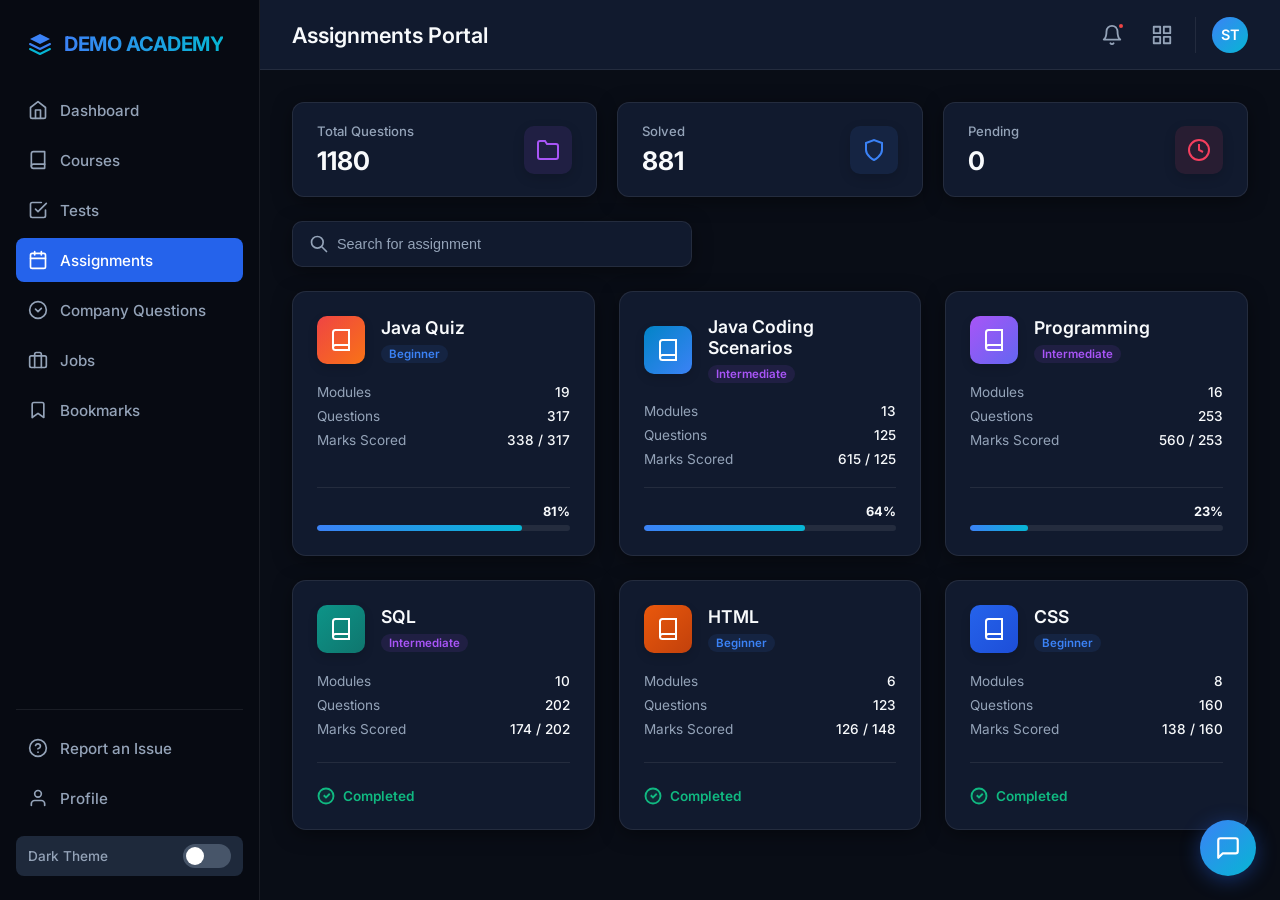
==== assignments.html @ d6cc8583 "Initial commit" ====
<!DOCTYPE html>
<html lang="en">
<head>
  <meta charset="UTF-8">
  <meta name="viewport" content="width=device-width, initial-scale=1.0">
  <title>Demo Academy - Study Assignments & Tasks</title>
  <link rel="stylesheet" href="assets/css/style.css">
  <script>
    window.addEventListener('error', function(e) {
      const errDiv = document.createElement('div');
      errDiv.style.position = 'fixed';
      errDiv.style.top = '0';
      errDiv.style.left = '0';
      errDiv.style.width = '100%';
      errDiv.style.backgroundColor = '#ef4444';
      errDiv.style.color = '#ffffff';
      errDiv.style.padding = '16px';
      errDiv.style.zIndex = '999999';
      errDiv.style.fontFamily = 'monospace';
      errDiv.style.fontSize = '14px';
      errDiv.style.whiteSpace = 'pre-wrap';
      errDiv.textContent = 'JS ERROR: ' + e.message + '\nFile: ' + e.filename + '\nLine: ' + e.lineno;
      document.body.appendChild(errDiv);
    });
  </script>
</head>
<body>
  <div class="app-container">
    <!-- Sidebar Navigation -->
    <aside class="sidebar">
      <div>
        <div class="sidebar-logo">
          <svg width="24" height="24" viewBox="0 0 24 24" fill="none" xmlns="http://www.w3.org/2000/svg">
            <path d="M12 2L2 7L12 12L22 7L12 2Z" fill="var(--accent-blue)"/>
            <path d="M2 17L12 22L22 17" stroke="var(--accent-cyan)" stroke-width="2" stroke-linecap="round" stroke-linejoin="round"/>
            <path d="M2 12L12 17L22 12" stroke="var(--accent-blue)" stroke-width="2" stroke-linecap="round" stroke-linejoin="round"/>
          </svg>
          <span>DEMO ACADEMY</span>
        </div>
        <nav>
          <ul class="nav-links">
            <li class="nav-item">
              <a href="index.html">
                <svg viewBox="0 0 24 24" fill="none" stroke="currentColor" stroke-width="2" stroke-linecap="round" stroke-linejoin="round">
                  <path d="M3 9l9-7 9 7v11a2 2 0 0 1-2 2H5a2 2 0 0 1-2-2z"/>
                  <polyline points="9 22 9 12 15 12 15 22"/>
                </svg>
                <p>Dashboard</p>
              </a>
            </li>
            <li class="nav-item">
              <a href="courses.html">
                <svg viewBox="0 0 24 24" fill="none" stroke="currentColor" stroke-width="2" stroke-linecap="round" stroke-linejoin="round">
                  <path d="M4 19.5A2.5 2.5 0 0 1 6.5 17H20"/>
                  <path d="M6.5 2H20v20H6.5A2.5 2.5 0 0 1 4 19.5v-15A2.5 2.5 0 0 1 6.5 2z"/>
                </svg>
                <p>Courses</p>
              </a>
            </li>
            <li class="nav-item">
              <a href="tests.html">
                <svg viewBox="0 0 24 24" fill="none" stroke="currentColor" stroke-width="2" stroke-linecap="round" stroke-linejoin="round">
                  <path d="M9 11L12 14L22 4"/>
                  <path d="M21 12v7a2 2 0 0 1-2 2H5a2 2 0 0 1-2-2V5a2 2 0 0 1 2-2h11"/>
                </svg>
                <p>Tests</p>
              </a>
            </li>
            <li class="nav-item active">
              <a href="assignments.html">
                <svg viewBox="0 0 24 24" fill="none" stroke="currentColor" stroke-width="2" stroke-linecap="round" stroke-linejoin="round">
                  <rect x="3" y="4" width="18" height="18" rx="2" ry="2"/>
                  <line x1="16" y1="2" x2="16" y2="6"/>
                  <line x1="8" y1="2" x2="8" y2="6"/>
                  <line x1="3" y1="10" x2="21" y2="10"/>
                </svg>
                <p>Assignments</p>
              </a>
            </li>
            <li class="nav-item">
              <a href="companies.html">
                <svg viewBox="0 0 24 24" fill="none" stroke="currentColor" stroke-width="2" stroke-linecap="round" stroke-linejoin="round">
                  <circle cx="12" cy="12" r="10"/>
                  <polyline points="9 11 12 14 16 10"/>
                </svg>
                <p>Company Questions</p>
              </a>
            </li>
            <li class="nav-item">
              <a href="jobs.html">
                <svg viewBox="0 0 24 24" fill="none" stroke="currentColor" stroke-width="2" stroke-linecap="round" stroke-linejoin="round">
                  <rect x="2" y="7" width="20" height="14" rx="2" ry="2"/>
                  <path d="M16 21V5a2 2 0 0 0-2-2h-4a2 2 0 0 0-2 2v16"/>
                </svg>
                <p>Jobs</p>
              </a>
            </li>
            <li class="nav-item">
              <a href="#">
                <svg viewBox="0 0 24 24" fill="none" stroke="currentColor" stroke-width="2" stroke-linecap="round" stroke-linejoin="round">
                  <path d="M19 21l-7-5-7 5V5a2 2 0 0 1 2-2h10a2 2 0 0 1 2 2z"/>
                </svg>
                <p>Bookmarks</p>
              </a>
            </li>
          </ul>
        </nav>
      </div>

      <div class="sidebar-footer">
        <ul class="nav-links">
          <li class="nav-item">
            <a href="#">
              <svg viewBox="0 0 24 24" fill="none" stroke="currentColor" stroke-width="2" stroke-linecap="round" stroke-linejoin="round">
                <circle cx="12" cy="12" r="10"/>
                <path d="M9.09 9a3 3 0 0 1 5.83 1c0 2-3 3-3 3"/>
                <line x1="12" y1="17" x2="12.01" y2="17"/>
              </svg>
              <p>Report an Issue</p>
            </a>
          </li>
          <li class="nav-item">
            <a href="#">
              <svg viewBox="0 0 24 24" fill="none" stroke="currentColor" stroke-width="2" stroke-linecap="round" stroke-linejoin="round">
                <path d="M20 21v-2a4 4 0 0 0-4-4H8a4 4 0 0 0-4 4v2"/>
                <circle cx="12" cy="7" r="4"/>
              </svg>
              <p>Profile</p>
            </a>
          </li>
        </ul>
        
        <!-- Theme Toggle -->
        <div class="theme-toggle-container">
          <span class="theme-label">Dark Theme</span>
          <label class="toggle-switch">
            <input type="checkbox" id="theme-toggle">
            <span class="slider"></span>
          </label>
        </div>
      </div>
    </aside>

    <!-- Main Content Area -->
    <main class="main-content">
      <!-- Top Header -->
      <header class="top-header">
        <div class="welcome-msg">
          <h1 id="assignments-header-title">Assignments Portal</h1>
        </div>
        <div class="header-actions">
          <button class="action-btn" aria-label="Notifications">
            <svg viewBox="0 0 24 24" fill="none" stroke="currentColor" stroke-width="2" stroke-linecap="round" stroke-linejoin="round">
              <path d="M18 8A6 6 0 0 0 6 8c0 7-3 9-3 9h18s-3-2-3-9"/>
              <path d="M13.73 21a2 2 0 0 1-3.46 0"/>
            </svg>
            <span class="badge-dot"></span>
          </button>
          
          <button class="action-btn" aria-label="QR Scanner">
            <svg viewBox="0 0 24 24" fill="none" stroke="currentColor" stroke-width="2" stroke-linecap="round" stroke-linejoin="round">
              <rect x="3" y="3" width="7" height="7"/>
              <rect x="14" y="3" width="7" height="7"/>
              <rect x="14" y="14" width="7" height="7"/>
              <rect x="3" y="14" width="7" height="7"/>
            </svg>
          </button>

          <div class="user-profile">
            <div class="avatar-circle">ST</div>
          </div>
        </div>
      </header>

      <!-- Dashboard Body Content -->
      <div class="dashboard-body">
        
        <!-- ==========================================
             VIEW 1: SUBJECT CATALOG GRID
             ========================================== -->
        <div id="assignments-catalog-view" style="display: block; width: 100%;">
          
          <!-- Top Row Metrics Widget (Photo 1) -->
          <div class="assignments-metrics-row subject-metrics-row">
            <div class="assignments-metric-card">
              <div class="assignments-metric-info">
                <span class="metric-label">Total Questions</span>
                <span class="metric-value" id="global-total-questions">1641</span>
              </div>
              <div class="assignments-metric-icon">
                <!-- Stacked folders icon -->
                <svg width="24" height="24" viewBox="0 0 24 24" fill="none" stroke="currentColor" stroke-width="2">
                  <path d="M22 19a2 2 0 0 1-2 2H4a2 2 0 0 1-2-2V5a2 2 0 0 1 2-2h5l2 3h9a2 2 0 0 1 2 2z"/>
                </svg>
              </div>
            </div>
            
            <div class="assignments-metric-card">
              <div class="assignments-metric-info">
                <span class="metric-label">Solved</span>
                <span class="metric-value" id="global-solved-questions">989</span>
              </div>
              <div class="assignments-metric-icon">
                <!-- Checkmark shield icon -->
                <svg width="24" height="24" viewBox="0 0 24 24" fill="none" stroke="currentColor" stroke-width="2">
                  <path d="M12 22s8-4 8-10V5l-8-3-8 3v7c0 6 8 10 8 10z"/>
                </svg>
              </div>
            </div>

            <div class="assignments-metric-card">
              <div class="assignments-metric-info">
                <span class="metric-label">Pending</span>
                <span class="metric-value" id="global-pending-questions">0</span>
              </div>
              <div class="assignments-metric-icon">
                <!-- Clock icon -->
                <svg width="24" height="24" viewBox="0 0 24 24" fill="none" stroke="currentColor" stroke-width="2">
                  <circle cx="12" cy="12" r="10"/>
                  <polyline points="12 6 12 12 16 14"/>
                </svg>
              </div>
            </div>
          </div>

          <!-- Search filter box (Photo 1) -->
          <div class="assignments-search-section">
            <svg class="assignments-search-icon" width="20" height="20" fill="none" stroke="currentColor" stroke-width="2" viewBox="0 0 24 24">
              <path stroke-linecap="round" stroke-linejoin="round" d="M21 21l-6-6m2-5a7 7 0 11-14 0 7 7 0 0114 0z"></path>
            </svg>
            <input type="text" id="assignments-search" placeholder="Search for assignment">
          </div>

          <!-- Subjects Grid (Photo 1) -->
          <div class="assignments-grid" id="assignments-grid">
            <!-- Populated dynamically via JS -->
          </div>
        </div>

        <!-- ==========================================
             VIEW 2: SUBJECT MODULES ACCORDION LIST
             ========================================== -->
        <div id="assignments-module-view" style="display: none; width: 100%;">
          
          <!-- Header with back button and tree toggle (Photo 2) -->
          <div class="subject-modules-header">
            <div class="back-title-wrap">
              <button class="player-back-btn" id="module-back-btn" aria-label="Go back to catalog">
                <svg viewBox="0 0 24 24" fill="none" stroke="currentColor" stroke-width="2.5" stroke-linecap="round" stroke-linejoin="round">
                  <line x1="19" y1="12" x2="5" y2="12"/>
                  <polyline points="12 19 5 12 12 5"/>
                </svg>
              </button>
              <h2 id="module-subject-title">Java Quiz</h2>
            </div>
          </div>

          <!-- Subject Specific Stats Row (Photo 2) -->
          <div class="assignments-metrics-row subject-metrics-row" style="margin-bottom: 24px;">
            <div class="assignments-metric-card">
              <div class="assignments-metric-info">
                <span class="metric-label">Total Questions</span>
                <span class="metric-value" id="subject-total-questions">317</span>
              </div>
              <div class="assignments-metric-icon">
                <svg width="20" height="20" viewBox="0 0 24 24" fill="none" stroke="currentColor" stroke-width="2">
                  <path d="M22 19a2 2 0 0 1-2 2H4a2 2 0 0 1-2-2V5a2 2 0 0 1 2-2h5l2 3h9a2 2 0 0 1 2 2z"/>
                </svg>
              </div>
            </div>
            
            <div class="assignments-metric-card">
              <div class="assignments-metric-info">
                <span class="metric-label">Solved</span>
                <span class="metric-value" id="subject-solved-questions">258</span>
              </div>
              <div class="assignments-metric-icon">
                <svg width="20" height="20" viewBox="0 0 24 24" fill="none" stroke="currentColor" stroke-width="2">
                  <path d="M12 22s8-4 8-10V5l-8-3-8 3v7c0 6 8 10 8 10z"/>
                </svg>
              </div>
            </div>

            <div class="assignments-metric-card">
              <div class="assignments-metric-info">
                <span class="metric-label">Pending</span>
                <span class="metric-value" id="subject-pending-questions">0</span>
              </div>
              <div class="assignments-metric-icon">
                <!-- Clock icon -->
                <svg width="20" height="20" viewBox="0 0 24 24" fill="none" stroke="currentColor" stroke-width="2">
                  <circle cx="12" cy="12" r="10"/>
                  <polyline points="12 6 12 12 16 14"/>
                </svg>
              </div>
            </div>
          </div>

          <!-- Split Layout: Accordion on left, Circle chart progress card on right (Photo 2) -->
          <div class="modules-layout-grid">
            
            <!-- Left Side: Accordion modules list -->
            <div class="modules-list-container" id="assignments-accordion-list">
              <!-- Rendered dynamically -->
            </div>

            <!-- Right Side: Circular progress chart card -->
            <div class="module-progress-card">
              <div class="circle-chart-container">
                <svg class="circle-chart-svg" viewBox="0 0 140 140">
                  <defs>
                    <linearGradient id="circle-grad" x1="0%" y1="0%" x2="100%" y2="100%">
                      <stop offset="0%" stop-color="var(--accent-blue)"/>
                      <stop offset="100%" stop-color="var(--accent-cyan)"/>
                    </linearGradient>
                  </defs>
                  <!-- Base Track -->
                  <circle class="circle-chart-bg" cx="70" cy="70" r="60"/>
                  <!-- Interactive Progress Circle -->
                  <circle class="circle-chart-fill" id="progress-circle-fill" cx="70" cy="70" r="60"/>
                </svg>
                
                <div class="circle-chart-text-wrap">
                  <div class="circle-chart-label">Progress</div>
                  <div class="circle-chart-percent" id="progress-circle-percent">81%</div>
                </div>
              </div>
              
              <div style="text-align: center;">
                <h3 style="font-size: 1.05rem; font-weight: 600; color: var(--text-primary); margin-bottom: 6px;">Subject Completion</h3>
                <p style="font-size: 0.82rem; color: var(--text-secondary); max-width: 180px; margin: 0 auto; line-height: 1.4;">Complete your modules to raise your completion score.</p>
              </div>
            </div>

          </div>

        </div>

      </div>
    </main>

    <!-- Floating Ask Demo AI Widget -->
    <div class="ask-demo-widget" id="ask-demo-widget">
      <button class="chat-bubble-btn" id="chat-bubble-btn" aria-label="Ask Demo Assistant">
        <svg viewBox="0 0 24 24" fill="none" stroke="currentColor" stroke-width="2" stroke-linecap="round" stroke-linejoin="round">
          <path d="M21 15a2 2 0 0 1-2 2H7l-4 4V5a2 2 0 0 1 2-2h14a2 2 0 0 1 2 2z"/>
        </svg>
      </button>

      <div class="chat-window" id="chat-window">
        <div class="chat-header">
          <svg width="28" height="28" viewBox="0 0 24 24" fill="none" stroke="currentColor" stroke-width="2">
            <rect x="3" y="11" width="18" height="11" rx="2" ry="2"/>
            <path d="M12 2v2M8 5h8M12 11V9"/>
          </svg>
          <div>
            <h3>Ask Demo</h3>
            <p>Your AI Learning Companion</p>
          </div>
        </div>

        <div class="chat-body" id="chat-body">
          <div class="chat-msg demo">
            Hi! I am Demo, your AI Learning Assistant. You can check your assignment subjects here. Clicking on any subject loads its modules, and you can solve questions under each tab to track progress!
          </div>
        </div>

        <div class="chat-footer">
          <input type="text" class="chat-input" id="chat-input" placeholder="Type a message...">
          <button class="chat-send-btn" id="chat-send-btn" aria-label="Send message">
            <svg viewBox="0 0 24 24" fill="none" stroke="currentColor" stroke-width="2" stroke-linecap="round" stroke-linejoin="round">
              <line x1="22" y1="2" x2="11" y2="13"/>
              <polygon points="22 2 15 22 11 13 2 9 22 2"/>
            </svg>
          </button>
        </div>
      </div>
    </div>
  </div>

  <script src="assets/js/assignments.js?v=4"></script>
</body>
</html>
---- assets/css/style.css ----
@import url('https://fonts.googleapis.com/css2?family=Inter:wght@300;400;500;600;700&display=swap');

:root {
  /* Dark Theme variables (default) */
  --bg-color: #090d16;
  --card-bg: #111a2e;
  --card-border: rgba(255, 255, 255, 0.08);
  --sidebar-bg: #070a12;
  --sidebar-hover: #1e293b;
  --sidebar-active: #2563eb;
  --text-primary: #f8fafc;
  --text-secondary: #94a3b8;
  --accent-blue: #3b82f6;
  --accent-cyan: #06b6d4;
  --accent-green: #10b981;
  --accent-red: #ef4444;
  --accent-orange: #f59e0b;
  --accent-gold: #fbbf24;
  --shadow: 0 4px 20px -2px rgba(0, 0, 0, 0.5);
  --font-family: 'Inter', sans-serif;
  --week-off-bg: rgba(255, 255, 255, 0.05);
}

.light-theme {
  /* Light Theme variables */
  --bg-color: #f1f5f9;
  --card-bg: #ffffff;
  --card-border: rgba(0, 0, 0, 0.08);
  --sidebar-bg: #ffffff;
  --sidebar-hover: #f1f5f9;
  --sidebar-active: #2563eb;
  --text-primary: #0f172a;
  --text-secondary: #475569;
  --accent-blue: #2563eb;
  --accent-cyan: #0891b2;
  --shadow: 0 4px 20px -2px rgba(0, 0, 0, 0.08);
  --week-off-bg: rgba(0, 0, 0, 0.03);
}

* {
  box-sizing: border-box;
  margin: 0;
  padding: 0;
}

body {
  font-family: var(--font-family);
  background-color: var(--bg-color);
  color: var(--text-primary);
  transition: background-color 0.3s, color 0.3s;
  overflow-x: hidden;
  height: 100vh;
}

/* App Layout */
.app-container {
  display: flex;
  width: 100vw;
  height: 100vh;
  overflow: hidden;
}

/* Sidebar Styling */
.sidebar {
  width: 260px;
  background-color: var(--sidebar-bg);
  border-right: 1px solid var(--card-border);
  display: flex;
  flex-direction: column;
  justify-content: space-between;
  padding: 24px 16px;
  transition: background-color 0.3s, border-color 0.3s;
  z-index: 100;
  flex-shrink: 0;
}

.sidebar-logo {
  display: flex;
  align-items: center;
  gap: 12px;
  padding: 8px 12px;
  margin-bottom: 24px;
}

.sidebar-logo svg {
  width: 24px;
  height: 24px;
}

.sidebar-logo span {
  font-weight: 700;
  font-size: 1.25rem;
  letter-spacing: -0.025em;
  background: linear-gradient(to right, var(--accent-blue), var(--accent-cyan));
  -webkit-background-clip: text;
  -webkit-text-fill-color: transparent;
}

.nav-links {
  list-style: none;
  display: flex;
  flex-direction: column;
  gap: 6px;
}

.nav-item a {
  display: flex;
  align-items: center;
  gap: 12px;
  padding: 12px;
  border-radius: 8px;
  color: var(--text-secondary);
  text-decoration: none;
  font-weight: 500;
  font-size: 0.95rem;
  transition: all 0.2s;
}

.nav-item.active a {
  background-color: var(--sidebar-active);
  color: #ffffff;
}

.nav-item:not(.active) a:hover {
  background-color: var(--sidebar-hover);
  color: var(--text-primary);
}

.nav-item svg {
  width: 20px;
  height: 20px;
  flex-shrink: 0;
}

.sidebar-footer {
  display: flex;
  flex-direction: column;
  gap: 16px;
  padding-top: 16px;
  border-top: 1px solid var(--card-border);
}

/* Theme Toggle Slider */
.theme-toggle-container {
  display: flex;
  align-items: center;
  justify-content: space-between;
  padding: 8px 12px;
  background-color: var(--sidebar-hover);
  border-radius: 8px;
}

.theme-label {
  font-size: 0.85rem;
  font-weight: 500;
  color: var(--text-secondary);
}

.toggle-switch {
  position: relative;
  display: inline-block;
  width: 48px;
  height: 24px;
}

.toggle-switch input {
  opacity: 0;
  width: 0;
  height: 0;
}

.slider {
  position: absolute;
  cursor: pointer;
  top: 0;
  left: 0;
  right: 0;
  bottom: 0;
  background-color: #475569;
  transition: .3s;
  border-radius: 24px;
}

.slider:before {
  position: absolute;
  content: "";
  height: 18px;
  width: 18px;
  left: 3px;
  bottom: 3px;
  background-color: white;
  transition: .3s;
  border-radius: 50%;
}

input:checked + .slider {
  background-color: var(--accent-blue);
}

input:checked + .slider:before {
  transform: translateX(24px);
}

/* Main Dashboard Area */
.main-content {
  flex-grow: 1;
  display: flex;
  flex-direction: column;
  height: 100vh;
  overflow-y: auto;
  background-color: var(--bg-color);
  transition: background-color 0.3s;
}

/* Header */
.top-header {
  height: 70px;
  border-bottom: 1px solid var(--card-border);
  display: flex;
  align-items: center;
  justify-content: space-between;
  padding: 0 32px;
  background-color: var(--card-bg);
  transition: background-color 0.3s, border-color 0.3s;
  flex-shrink: 0;
}

.welcome-msg h1 {
  font-size: 1.35rem;
  font-weight: 600;
  color: var(--text-primary);
}

.header-actions {
  display: flex;
  align-items: center;
  gap: 16px;
}

.action-btn {
  background: none;
  border: none;
  color: var(--text-secondary);
  cursor: pointer;
  position: relative;
  padding: 6px;
  border-radius: 50%;
  transition: all 0.2s;
  display: flex;
  align-items: center;
  justify-content: center;
}

.action-btn:hover {
  background-color: var(--sidebar-hover);
  color: var(--text-primary);
}

.action-btn svg {
  width: 22px;
  height: 22px;
}

.badge-dot {
  position: absolute;
  top: 4px;
  right: 4px;
  width: 8px;
  height: 8px;
  background-color: var(--accent-red);
  border-radius: 50%;
  border: 2px solid var(--card-bg);
}

.user-profile {
  display: flex;
  align-items: center;
  gap: 12px;
  padding-left: 16px;
  border-left: 1px solid var(--card-border);
}

.avatar-circle {
  width: 36px;
  height: 36px;
  border-radius: 50%;
  background: linear-gradient(135deg, var(--accent-blue), var(--accent-cyan));
  display: flex;
  align-items: center;
  justify-content: center;
  color: white;
  font-weight: 600;
  font-size: 0.9rem;
}

/* Scrollbar styling */
.main-content::-webkit-scrollbar, .chat-body::-webkit-scrollbar, .player-right::-webkit-scrollbar {
  width: 6px;
}

.main-content::-webkit-scrollbar-track, .chat-body::-webkit-scrollbar-track, .player-right::-webkit-scrollbar-track {
  background: transparent;
}

.main-content::-webkit-scrollbar-thumb, .chat-body::-webkit-scrollbar-thumb, .player-right::-webkit-scrollbar-thumb {
  background: rgba(255, 255, 255, 0.1);
  border-radius: 4px;
}

.main-content::-webkit-scrollbar-thumb:hover, .chat-body::-webkit-scrollbar-thumb:hover, .player-right::-webkit-scrollbar-thumb:hover {
  background: rgba(255, 255, 255, 0.2);
}

/* Dashboard Body Content */
.dashboard-body {
  padding: 32px;
  display: flex;
  flex-direction: column;
  gap: 24px;
  flex-grow: 1;
}

/* Carousel Banner */
.banner-carousel {
  position: relative;
  width: 100%;
  height: 220px;
  border-radius: 16px;
  overflow: hidden;
  box-shadow: var(--shadow);
  background: linear-gradient(135deg, #0f172a, #1e293b);
}

.carousel-slides {
  display: flex;
  width: 100%;
  height: 100%;
  position: relative;
}

.slide {
  position: absolute;
  top: 0;
  left: 0;
  width: 100%;
  height: 100%;
  opacity: 0;
  transition: opacity 0.8s ease-in-out;
  display: flex;
  align-items: center;
  justify-content: space-between;
  padding: 24px 64px;
  pointer-events: none;
}

.slide.active {
  opacity: 1;
  pointer-events: auto;
}

.slide-content {
  max-width: 50%;
  z-index: 2;
  color: white;
}

.slide-tag {
  display: inline-block;
  background-color: rgba(37, 99, 235, 0.2);
  border: 1px solid var(--accent-blue);
  color: #60a5fa;
  font-size: 0.75rem;
  font-weight: 600;
  padding: 4px 10px;
  border-radius: 20px;
  margin-bottom: 12px;
  text-transform: uppercase;
}

.slide-content h2 {
  font-size: 1.85rem;
  font-weight: 700;
  margin-bottom: 8px;
  line-height: 1.2;
}

.slide-content p {
  color: #cbd5e1;
  font-size: 0.95rem;
  margin-bottom: 16px;
}

.slide-btn {
  display: inline-block;
  background-color: var(--accent-blue);
  color: white;
  text-decoration: none;
  font-weight: 600;
  font-size: 0.85rem;
  padding: 10px 20px;
  border-radius: 8px;
  transition: transform 0.2s, background-color 0.2s;
  box-shadow: 0 4px 12px rgba(37, 99, 235, 0.3);
}

.slide-btn:hover {
  transform: translateY(-2px);
  background-color: #1d4ed8;
}

.slide-image-container {
  width: 40%;
  height: 100%;
  display: flex;
  align-items: center;
  justify-content: center;
  position: relative;
  z-index: 2;
}

.slide-image-container img {
  max-height: 85%;
  max-width: 100%;
  object-fit: contain;
  filter: drop-shadow(0 10px 20px rgba(0, 0, 0, 0.4));
}

.carousel-overlay {
  position: absolute;
  top: 0;
  left: 0;
  right: 0;
  bottom: 0;
  background: radial-gradient(circle at right, rgba(6, 182, 212, 0.15), transparent 60%);
  z-index: 1;
}

/* Slide arrows */
.carousel-arrow {
  position: absolute;
  top: 50%;
  transform: translateY(-50%);
  background-color: rgba(15, 23, 42, 0.6);
  border: 1px solid rgba(255, 255, 255, 0.1);
  color: white;
  width: 40px;
  height: 40px;
  border-radius: 50%;
  display: flex;
  align-items: center;
  justify-content: center;
  cursor: pointer;
  transition: all 0.2s;
  z-index: 10;
}

.carousel-arrow:hover {
  background-color: rgba(37, 99, 235, 0.8);
  border-color: var(--accent-blue);
  transform: translateY(-50%) scale(1.1);
}

.carousel-arrow.prev { left: 16px; }
.carousel-arrow.next { right: 16px; }

.carousel-arrow svg {
  width: 20px;
  height: 20px;
}

/* Carousel dots */
.carousel-dots {
  position: absolute;
  bottom: 16px;
  left: 50%;
  transform: translateX(-50%);
  display: flex;
  gap: 8px;
  z-index: 10;
  list-style: none;
}

.dot {
  width: 8px;
  height: 8px;
  border-radius: 50%;
  background-color: rgba(255, 255, 255, 0.3);
  cursor: pointer;
  transition: all 0.3s;
}

.dot.active {
  background-color: var(--accent-blue);
  width: 24px;
  border-radius: 4px;
}

/* Widgets Grid Layout */
.widgets-grid {
  display: grid;
  grid-template-columns: 1fr 1fr;
  gap: 24px;
}

.card {
  background-color: var(--card-bg);
  border: 1px solid var(--card-border);
  border-radius: 16px;
  padding: 24px;
  box-shadow: var(--shadow);
  transition: background-color 0.3s, border-color 0.3s;
}

.card-title {
  font-size: 1.1rem;
  font-weight: 600;
  margin-bottom: 20px;
  color: var(--text-primary);
  display: flex;
  justify-content: space-between;
  align-items: center;
}

.card-subtitle {
  font-size: 0.8rem;
  color: var(--text-secondary);
  font-weight: 400;
  margin-top: 2px;
}

/* Analytics Row (Inside Left Card) */
.analytics-widgets {
  display: flex;
  justify-content: center;
  align-items: center;
  gap: 24px;
  padding: 10px 0;
}

/* Progress Rings Widget */
.progress-widget {
  display: flex;
  align-items: center;
  gap: 20px;
}

.rings-svg-container {
  position: relative;
  width: 160px;
  height: 160px;
}

.rings-svg-container svg {
  transform: rotate(-90deg);
}

.ring-bg {
  fill: none;
  stroke: rgba(255, 255, 255, 0.05);
}

.light-theme .ring-bg {
  stroke: rgba(0, 0, 0, 0.05);
}

.ring-progress {
  fill: none;
  stroke-linecap: round;
  transition: stroke-dashoffset 1s ease-out;
}

/* Ring colors & offsets */
.ring-course {
  stroke: var(--accent-blue);
  stroke-dasharray: 439.8; /* 2 * PI * r (r=70) */
  stroke-dashoffset: 219.9; /* 50% */
}

.ring-assignment {
  stroke: var(--accent-cyan);
  stroke-dasharray: 345.5; /* 2 * PI * r (r=55) */
  stroke-dashoffset: 103.65; /* 70% */
}

.ring-test {
  stroke: #818cf8;
  stroke-dasharray: 251.3; /* 2 * PI * r (r=40) */
  stroke-dashoffset: 62.8; /* 75% */
}

.progress-legend {
  display: flex;
  flex-direction: column;
  gap: 12px;
}

.legend-item {
  display: flex;
  align-items: center;
  gap: 10px;
  font-size: 0.85rem;
  font-weight: 500;
}

.legend-color {
  width: 12px;
  height: 12px;
  border-radius: 50%;
}

/* Leaderboard Widget Styling */
.leaderboard-widget {
  display: flex;
  flex-direction: column;
  align-items: center;
  justify-content: center;
  padding: 10px 0;
  position: relative;
  min-height: 180px;
}

.podium-container {
  display: flex;
  align-items: flex-end;
  justify-content: center;
  gap: 16px;
  width: 100%;
  margin-top: 20px;
}

.podium-user {
  display: flex;
  flex-direction: column;
  align-items: center;
  position: relative;
  text-align: center;
}

.avatar-wrapper {
  position: relative;
  border-radius: 50%;
  display: flex;
  align-items: center;
  justify-content: center;
  font-weight: 700;
  color: white;
  box-shadow: 0 4px 10px rgba(0,0,0,0.3);
}

.crown-icon {
  position: absolute;
  top: -20px;
  left: 50%;
  transform: translateX(-50%);
  width: 24px;
  height: 24px;
  z-index: 5;
}

.rank-badge {
  position: absolute;
  bottom: -4px;
  left: 50%;
  transform: translateX(-50%);
  width: 18px;
  height: 18px;
  border-radius: 50%;
  background-color: var(--card-bg);
  border: 1px solid var(--card-border);
  display: flex;
  align-items: center;
  justify-content: center;
  font-size: 0.65rem;
  font-weight: 700;
}

/* First place styling (Center) */
.podium-user.first {
  order: 2;
}

.podium-user.first .avatar-wrapper {
  width: 68px;
  height: 68px;
  background: linear-gradient(135deg, #fcd34d, #d97706);
  font-size: 1.5rem;
  border: 3px solid #fbbf24;
}

/* Second place styling (Left) */
.podium-user.second {
  order: 1;
}

.podium-user.second .avatar-wrapper {
  width: 52px;
  height: 52px;
  background: linear-gradient(135deg, #cbd5e1, #64748b);
  font-size: 1.2rem;
  border: 2px solid #94a3b8;
}

/* Third place styling (Right) */
.podium-user.third {
  order: 3;
}

.podium-user.third .avatar-wrapper {
  width: 46px;
  height: 46px;
  background: linear-gradient(135deg, #fdba74, #ea580c);
  font-size: 1.1rem;
  border: 2px solid #f97316;
}

.user-name {
  font-size: 0.85rem;
  font-weight: 600;
  margin-top: 10px;
  color: var(--text-primary);
}

.user-score {
  font-size: 0.75rem;
  color: var(--text-secondary);
  font-weight: 500;
}

/* Attendance Table Card */
.attendance-card {
  width: 100%;
}

.attendance-filters {
  display: flex;
  align-items: center;
  gap: 16px;
}

.select-dropdown, .date-input {
  background-color: var(--sidebar-hover);
  border: 1px solid var(--card-border);
  color: var(--text-primary);
  font-family: var(--font-family);
  font-size: 0.85rem;
  padding: 8px 16px;
  border-radius: 8px;
  outline: none;
  cursor: pointer;
  transition: all 0.2s;
}

.select-dropdown:hover, .date-input:hover {
  border-color: var(--accent-blue);
}

.date-input-container {
  display: flex;
  align-items: center;
  gap: 8px;
}

.date-label {
  font-size: 0.8rem;
  color: var(--text-secondary);
}

/* Attendance Grid Wrapper */
.attendance-grid-container {
  width: 100%;
  overflow-x: auto;
  margin-top: 16px;
  padding-bottom: 8px;
}

.attendance-table {
  width: 100%;
  border-collapse: collapse;
  text-align: center;
  min-width: 900px;
}

.attendance-table th, .attendance-table td {
  padding: 8px 6px;
  font-size: 0.8rem;
  border: 1px solid var(--card-border);
  width: calc(100% / 32);
}

.attendance-table th {
  color: var(--text-secondary);
  font-weight: 600;
  background-color: rgba(255, 255, 255, 0.01);
}

.light-theme .attendance-table th {
  background-color: rgba(0, 0, 0, 0.01);
}

.month-label {
  color: var(--text-primary);
  font-weight: 600;
  text-align: left;
  padding-left: 12px;
  width: 80px;
}

/* Attendance markers styling */
.present-marker {
  color: var(--accent-green);
  font-weight: bold;
  font-size: 1rem;
}

.absent-marker {
  color: var(--accent-red);
  font-weight: bold;
  font-size: 0.85rem;
}

.week-off-marker {
  background-color: var(--week-off-bg);
  opacity: 0.25;
}

.week-off-marker::after {
  content: "✔";
  color: var(--text-secondary);
  font-size: 0.85rem;
}

.empty-marker {
  background-color: transparent;
}

/* Attendance Legend */
.attendance-legend {
  display: flex;
  justify-content: flex-end;
  gap: 20px;
  margin-top: 20px;
  font-size: 0.8rem;
  font-weight: 500;
  color: var(--text-secondary);
}

.legend-marker-item {
  display: flex;
  align-items: center;
  gap: 6px;
}

/* Floating Ask Demo Widget */
.ask-demo-widget {
  position: fixed;
  bottom: 24px;
  right: 24px;
  z-index: 1000;
}

.chat-bubble-btn {
  background: linear-gradient(135deg, var(--accent-blue), var(--accent-cyan));
  color: white;
  width: 56px;
  height: 56px;
  border-radius: 50%;
  border: none;
  cursor: pointer;
  box-shadow: 0 4px 20px rgba(37, 99, 235, 0.4);
  display: flex;
  align-items: center;
  justify-content: center;
  transition: transform 0.2s, rotate 0.3s;
}

.chat-bubble-btn:hover {
  transform: scale(1.08);
}

.chat-bubble-btn svg {
  width: 26px;
  height: 26px;
}

/* Chat window */
.chat-window {
  position: absolute;
  bottom: 72px;
  right: 0;
  width: 360px;
  height: 480px;
  background-color: var(--card-bg);
  border: 1px solid var(--card-border);
  border-radius: 16px;
  box-shadow: var(--shadow);
  display: flex;
  flex-direction: column;
  overflow: hidden;
  opacity: 0;
  transform: translateY(20px) scale(0.95);
  pointer-events: none;
  transition: all 0.3s cubic-bezier(0.34, 1.56, 0.64, 1);
}

.chat-window.open {
  opacity: 1;
  transform: translateY(0) scale(1);
  pointer-events: auto;
}

.chat-header {
  padding: 16px;
  background: linear-gradient(135deg, var(--accent-blue), var(--accent-cyan));
  color: white;
  display: flex;
  align-items: center;
  gap: 12px;
}

.chat-header h3 {
  font-size: 1rem;
  font-weight: 600;
}

.chat-header p {
  font-size: 0.75rem;
  color: rgba(255, 255, 255, 0.8);
}

.chat-body {
  flex-grow: 1;
  padding: 16px;
  overflow-y: auto;
  display: flex;
  flex-direction: column;
  gap: 12px;
}

.chat-msg {
  max-width: 80%;
  padding: 10px 14px;
  border-radius: 12px;
  font-size: 0.85rem;
  line-height: 1.4;
}

.chat-msg.demo {
  background-color: var(--sidebar-hover);
  color: var(--text-primary);
  align-self: flex-start;
  border-bottom-left-radius: 2px;
}

.chat-msg.user {
  background-color: var(--accent-blue);
  color: white;
  align-self: flex-end;
  border-bottom-right-radius: 2px;
}

.chat-footer {
  padding: 12px 16px;
  border-top: 1px solid var(--card-border);
  display: flex;
  gap: 8px;
}

.chat-input {
  flex-grow: 1;
  background-color: var(--sidebar-hover);
  border: 1px solid var(--card-border);
  color: var(--text-primary);
  border-radius: 20px;
  padding: 8px 16px;
  outline: none;
  font-size: 0.85rem;
}

.chat-send-btn {
  background-color: var(--accent-blue);
  color: white;
  border: none;
  width: 36px;
  height: 36px;
  border-radius: 50%;
  display: flex;
  align-items: center;
  justify-content: center;
  cursor: pointer;
  transition: background-color 0.2s;
}

.chat-send-btn:hover {
  background-color: #1d4ed8;
}

.chat-send-btn svg {
  width: 16px;
  height: 16px;
}


/* ==========================================
   COURSES STYLING (NEW MODULES)
   ========================================== */

/* Search & Header */
.courses-header-section {
  display: flex;
  justify-content: space-between;
  align-items: center;
  gap: 20px;
  margin-bottom: 8px;
}

.search-input-wrap {
  position: relative;
  flex-grow: 1;
  max-width: 420px;
}

.search-icon-svg {
  position: absolute;
  left: 14px;
  top: 50%;
  transform: translateY(-50%);
  width: 18px;
  height: 18px;
  color: var(--text-secondary);
  pointer-events: none;
}

.courses-search-bar {
  width: 100%;
  padding: 12px 16px 12px 42px;
  background-color: var(--card-bg);
  border: 1px solid var(--card-border);
  color: var(--text-primary);
  font-family: var(--font-family);
  font-size: 0.9rem;
  border-radius: 10px;
  outline: none;
  transition: all 0.2s;
}

.courses-search-bar:focus {
  border-color: var(--accent-blue);
  box-shadow: 0 0 0 2px rgba(37, 99, 235, 0.15);
}

.btn-primary {
  background-color: var(--accent-blue);
  color: white;
  border: none;
  font-family: var(--font-family);
  font-weight: 600;
  font-size: 0.9rem;
  padding: 12px 24px;
  border-radius: 10px;
  cursor: pointer;
  display: flex;
  align-items: center;
  gap: 8px;
  transition: all 0.2s;
  box-shadow: 0 4px 12px rgba(37, 99, 235, 0.2);
}

.btn-primary:hover {
  background-color: #1d4ed8;
  transform: translateY(-1px);
}

/* Course Listing Grid */
.courses-grid {
  display: grid;
  grid-template-columns: repeat(auto-fill, minmax(320px, 1fr));
  gap: 24px;
  margin-top: 10px;
}

.course-card {
  background-color: var(--card-bg);
  border: 1px solid var(--card-border);
  border-radius: 16px;
  overflow: hidden;
  box-shadow: var(--shadow);
  display: flex;
  flex-direction: column;
  transition: all 0.3s cubic-bezier(0.4, 0, 0.2, 1);
  cursor: pointer;
}

.course-card:hover {
  transform: translateY(-6px);
  border-color: var(--accent-blue);
  box-shadow: 0 12px 30px -4px rgba(0, 0, 0, 0.4);
}

.course-banner {
  height: 180px;
  width: 100%;
  position: relative;
  display: flex;
  align-items: center;
  justify-content: space-between;
  padding: 20px 24px;
  overflow: hidden;
}

.course-banner-gradient-1 { background: linear-gradient(135deg, #1e3a8a, #3b82f6, #06b6d4); }
.course-banner-gradient-2 { background: linear-gradient(135deg, #0f172a, #d97706, #f59e0b); }
.course-banner-gradient-3 { background: linear-gradient(135deg, #311042, #701a75, #db2777); }
.course-banner-gradient-4 { background: linear-gradient(135deg, #022c22, #0d9488, #10b981); }
.course-banner-gradient-5 { background: linear-gradient(135deg, #1c1917, #44403c, #78716c); }
.course-banner-gradient-6 { background: linear-gradient(135deg, #172554, #1e3a8a, #2563eb); }

.course-banner-title {
  color: white;
  z-index: 2;
  max-width: 60%;
}

.course-banner-title h3 {
  font-size: 1.45rem;
  font-weight: 800;
  letter-spacing: -0.02em;
  line-height: 1.2;
}

.course-logo-overlay {
  width: 35%;
  height: 90%;
  display: flex;
  align-items: center;
  justify-content: center;
  z-index: 2;
}

.course-logo-overlay svg, .course-logo-overlay img {
  max-height: 100%;
  max-width: 100%;
  filter: drop-shadow(0 4px 8px rgba(0,0,0,0.3));
}

.course-banner-overlay {
  position: absolute;
  top: 0;
  left: 0;
  right: 0;
  bottom: 0;
  background: radial-gradient(circle at bottom left, rgba(255,255,255,0.1), transparent 70%);
  z-index: 1;
}

.course-card-details {
  padding: 20px;
  flex-grow: 1;
  display: flex;
  flex-direction: column;
  justify-content: space-between;
  gap: 16px;
}

.course-card-meta {
  display: flex;
  gap: 16px;
  font-size: 0.8rem;
  color: var(--text-secondary);
}

.meta-info-item {
  display: flex;
  align-items: center;
  gap: 6px;
}

.meta-info-item svg {
  width: 14px;
  height: 14px;
  color: var(--accent-blue);
}

.course-card-desc {
  font-size: 0.85rem;
  color: var(--text-secondary);
  line-height: 1.4;
}

.course-card-cta {
  display: flex;
  align-items: center;
  justify-content: space-between;
  padding-top: 14px;
  border-top: 1px solid var(--card-border);
}

.cta-link {
  color: var(--accent-blue);
  font-weight: 600;
  font-size: 0.85rem;
  text-decoration: none;
  display: flex;
  align-items: center;
  gap: 6px;
  transition: gap 0.2s;
}

.course-card:hover .cta-link {
  color: var(--accent-cyan);
  gap: 10px;
}

/* Dotted Add Course Card */
.add-course-card {
  border: 2px dashed var(--card-border);
  background-color: rgba(255,255,255,0.01);
  display: flex;
  flex-direction: column;
  align-items: center;
  justify-content: center;
  padding: 40px;
  min-height: 350px;
  border-radius: 16px;
  cursor: pointer;
  transition: all 0.2s;
}

.add-course-card:hover {
  border-color: var(--accent-blue);
  background-color: rgba(37, 99, 235, 0.03);
}

.add-course-card-content {
  text-align: center;
  display: flex;
  flex-direction: column;
  align-items: center;
  gap: 12px;
  color: var(--text-secondary);
}

.add-course-card-content svg {
  width: 48px;
  height: 48px;
  color: var(--text-secondary);
  transition: transform 0.2s, color 0.2s;
}

.add-course-card:hover .add-course-card-content svg {
  transform: scale(1.1);
  color: var(--accent-blue);
}

.add-course-card-content h3 {
  font-size: 1.1rem;
  font-weight: 600;
  color: var(--text-primary);
}

/* Modal Backdrop */
.modal-backdrop {
  position: fixed;
  top: 0;
  left: 0;
  right: 0;
  bottom: 0;
  background-color: rgba(0, 0, 0, 0.7);
  z-index: 1100;
  display: flex;
  align-items: center;
  justify-content: center;
  opacity: 0;
  pointer-events: none;
  transition: opacity 0.3s;
}

.modal-backdrop.open {
  opacity: 1;
  pointer-events: auto;
}

.modal-container {
  width: 100%;
  max-width: 480px;
  background-color: var(--card-bg);
  border: 1px solid var(--card-border);
  border-radius: 16px;
  box-shadow: 0 10px 30px rgba(0,0,0,0.5);
  overflow: hidden;
  transform: translateY(-20px) scale(0.95);
  transition: transform 0.3s cubic-bezier(0.34, 1.56, 0.64, 1);
}

.modal-backdrop.open .modal-container {
  transform: translateY(0) scale(1);
}

.modal-header {
  padding: 20px 24px;
  border-bottom: 1px solid var(--card-border);
  display: flex;
  justify-content: space-between;
  align-items: center;
}

.modal-header h2 {
  font-size: 1.2rem;
  font-weight: 600;
}

.modal-close-btn {
  background: none;
  border: none;
  color: var(--text-secondary);
  cursor: pointer;
  padding: 4px;
  border-radius: 50%;
  transition: all 0.2s;
}

.modal-close-btn:hover {
  background-color: var(--sidebar-hover);
  color: var(--text-primary);
}

.modal-close-btn svg {
  width: 20px;
  height: 20px;
}

.modal-body {
  padding: 24px;
}

.form-group {
  margin-bottom: 18px;
}

.form-label {
  display: block;
  font-size: 0.85rem;
  font-weight: 500;
  color: var(--text-secondary);
  margin-bottom: 8px;
}

.form-control {
  width: 100%;
  padding: 10px 14px;
  background-color: var(--sidebar-hover);
  border: 1px solid var(--card-border);
  color: var(--text-primary);
  font-family: var(--font-family);
  font-size: 0.9rem;
  border-radius: 8px;
  outline: none;
  transition: border-color 0.2s;
}

.form-control:focus {
  border-color: var(--accent-blue);
}

.modal-footer {
  padding: 16px 24px;
  border-top: 1px solid var(--card-border);
  display: flex;
  justify-content: flex-end;
  gap: 12px;
}

.btn-secondary {
  background-color: transparent;
  border: 1px solid var(--card-border);
  color: var(--text-secondary);
  font-family: var(--font-family);
  font-weight: 600;
  font-size: 0.9rem;
  padding: 10px 20px;
  border-radius: 8px;
  cursor: pointer;
  transition: all 0.2s;
}

.btn-secondary:hover {
  background-color: var(--sidebar-hover);
  color: var(--text-primary);
}


/* Course Player View Screen */
.course-player-view {
  display: flex;
  flex-direction: column;
  gap: 20px;
}

.player-header {
  display: flex;
  align-items: center;
  gap: 16px;
}

.player-back-btn {
  background: none;
  border: none;
  color: var(--text-secondary);
  cursor: pointer;
  padding: 6px;
  border-radius: 50%;
  display: flex;
  align-items: center;
  justify-content: center;
  transition: all 0.2s;
}

.player-back-btn:hover {
  background-color: var(--sidebar-hover);
  color: var(--text-primary);
}

.player-back-btn svg {
  width: 22px;
  height: 22px;
}

.player-header h2 {
  font-size: 1.45rem;
  font-weight: 700;
}

/* Player grid 2 column layout */
.player-grid {
  display: grid;
  grid-template-columns: 2fr 1fr;
  gap: 24px;
  align-items: start;
}

/* Video content pane */
.player-left {
  display: flex;
  flex-direction: column;
  gap: 20px;
}

.video-player-wrapper {
  position: relative;
  width: 100%;
  padding-bottom: 56.25%; /* 16:9 Aspect Ratio */
  height: 0;
  border-radius: 16px;
  overflow: hidden;
  background-color: black;
  box-shadow: var(--shadow);
}

.video-player-wrapper iframe {
  position: absolute;
  top: 0;
  left: 0;
  width: 100%;
  height: 100%;
  border: 0;
}

.video-info-box {
  background-color: var(--card-bg);
  border: 1px solid var(--card-border);
  border-radius: 16px;
  padding: 24px;
  box-shadow: var(--shadow);
}

.video-title-wrap {
  display: flex;
  justify-content: space-between;
  align-items: flex-start;
  gap: 16px;
  margin-bottom: 16px;
}

.video-title-wrap h3 {
  font-size: 1.25rem;
  font-weight: 700;
  color: var(--text-primary);
}

.lesson-badge {
  display: inline-block;
  background-color: var(--sidebar-hover);
  color: var(--text-secondary);
  font-size: 0.75rem;
  font-weight: 600;
  padding: 4px 10px;
  border-radius: 20px;
  border: 1px solid var(--card-border);
}

.instructor-badge {
  display: flex;
  align-items: center;
  gap: 8px;
  margin-top: 8px;
}

.instructor-avatar {
  width: 28px;
  height: 28px;
  border-radius: 50%;
  background-color: var(--accent-blue);
  color: white;
  display: flex;
  align-items: center;
  justify-content: center;
  font-weight: 600;
  font-size: 0.75rem;
}

.instructor-name {
  font-size: 0.85rem;
  font-weight: 500;
  color: var(--text-secondary);
}

/* Details and Comments Tabs */
.player-tabs-bar {
  display: flex;
  gap: 16px;
  border-bottom: 1px solid var(--card-border);
  margin-bottom: 16px;
}

.tab-btn {
  background: none;
  border: none;
  color: var(--text-secondary);
  font-family: var(--font-family);
  font-weight: 600;
  font-size: 0.9rem;
  padding: 12px 8px;
  cursor: pointer;
  position: relative;
  transition: color 0.2s;
}

.tab-btn:hover {
  color: var(--text-primary);
}

.tab-btn.active {
  color: var(--accent-blue);
}

.tab-btn.active::after {
  content: '';
  position: absolute;
  bottom: -1px;
  left: 0;
  right: 0;
  height: 2px;
  background-color: var(--accent-blue);
}

.tab-panel-content {
  font-size: 0.9rem;
  color: var(--text-secondary);
  line-height: 1.5;
}

.tab-panel-content.hidden {
  display: none;
}

/* Dynamic discussions list styles */
.discussion-comments-list {
  display: flex;
  flex-direction: column;
  gap: 16px;
  margin-top: 12px;
}

.comment-item {
  display: flex;
  gap: 12px;
  padding-bottom: 14px;
  border-bottom: 1px solid rgba(255, 255, 255, 0.03);
}

.comment-avatar {
  width: 32px;
  height: 32px;
  border-radius: 50%;
  background-color: var(--sidebar-hover);
  display: flex;
  align-items: center;
  justify-content: center;
  font-size: 0.75rem;
  font-weight: 600;
  color: var(--text-primary);
  flex-shrink: 0;
}

.comment-details h4 {
  font-size: 0.8rem;
  font-weight: 600;
  color: var(--text-primary);
  margin-bottom: 4px;
}

.comment-details p {
  font-size: 0.8rem;
  color: var(--text-secondary);
  line-height: 1.4;
}

/* Accordion Syllabus sidebar */
.player-right {
  background-color: var(--card-bg);
  border: 1px solid var(--card-border);
  border-radius: 16px;
  box-shadow: var(--shadow);
  display: flex;
  flex-direction: column;
  max-height: calc(100vh - 130px);
  overflow-y: auto;
}

.syllabus-header {
  padding: 20px;
  border-bottom: 1px solid var(--card-border);
}

.syllabus-header h3 {
  font-size: 1.05rem;
  font-weight: 600;
  margin-bottom: 6px;
}

.syllabus-stats {
  display: flex;
  gap: 12px;
  font-size: 0.75rem;
  color: var(--text-secondary);
  flex-wrap: wrap;
}

.syllabus-stats span {
  display: flex;
  align-items: center;
  gap: 4px;
}

.syllabus-stats svg {
  width: 12px;
  height: 12px;
  color: var(--accent-blue);
}

.module-accordion-list {
  display: flex;
  flex-direction: column;
}

.accordion-item {
  border-bottom: 1px solid var(--card-border);
}

.accordion-header {
  width: 100%;
  padding: 16px 20px;
  background: none;
  border: none;
  display: flex;
  justify-content: space-between;
  align-items: center;
  text-align: left;
  cursor: pointer;
  transition: background-color 0.2s;
}

.accordion-header:hover {
  background-color: rgba(255, 255, 255, 0.01);
}

.light-theme .accordion-header:hover {
  background-color: rgba(0, 0, 0, 0.01);
}

.accordion-title-wrap {
  display: flex;
  flex-direction: column;
  gap: 4px;
}

.accordion-title-wrap h4 {
  font-size: 0.85rem;
  font-weight: 600;
  color: var(--text-primary);
}

.accordion-meta-label {
  font-size: 0.7rem;
  color: var(--text-secondary);
  display: flex;
  gap: 8px;
}

.accordion-arrow-icon {
  width: 18px;
  height: 18px;
  color: var(--text-secondary);
  transition: transform 0.2s;
}

.accordion-item.active .accordion-arrow-icon {
  transform: rotate(180deg);
}

/* Accordion drawer body */
.accordion-body-list {
  background-color: rgba(0, 0, 0, 0.1);
  display: none;
  flex-direction: column;
}

.accordion-item.active .accordion-body-list {
  display: flex;
}

.lesson-item {
  display: flex;
  align-items: center;
  justify-content: space-between;
  padding: 12px 20px 12px 32px;
  border-top: 1px solid rgba(255,255,255,0.02);
  cursor: pointer;
  transition: all 0.2s;
}

.lesson-item:hover {
  background-color: var(--sidebar-hover);
}

.lesson-item.active {
  background-color: rgba(37, 99, 235, 0.08);
  border-left: 3px solid var(--accent-blue);
}

.lesson-item-left {
  display: flex;
  align-items: center;
  gap: 12px;
  max-width: 80%;
}

.lesson-type-icon {
  width: 16px;
  height: 16px;
  color: var(--text-secondary);
}

.lesson-item.active .lesson-type-icon {
  color: var(--accent-blue);
}

.lesson-details-text {
  display: flex;
  flex-direction: column;
  gap: 2px;
}

.lesson-details-text h5 {
  font-size: 0.8rem;
  font-weight: 500;
  color: var(--text-primary);
  white-space: nowrap;
  overflow: hidden;
  text-overflow: ellipsis;
}

.lesson-item.active .lesson-details-text h5 {
  color: var(--accent-blue);
  font-weight: 600;
}

.lesson-length {
  font-size: 0.7rem;
  color: var(--text-secondary);
}

.lesson-status-tick {
  width: 16px;
  height: 16px;
  border-radius: 50%;
  display: flex;
  align-items: center;
  justify-content: center;
  font-size: 0.65rem;
  color: white;
  background-color: var(--card-border);
}

.lesson-item.completed .lesson-status-tick {
  background-color: var(--accent-green);
}

/* Mobile responsive rules */
@media (max-width: 1024px) {
  .player-grid {
    grid-template-columns: 1fr;
  }
}

/* ==========================================
   TESTS PORTAL STYLING (NEW MODULES)
   ========================================== */

/* Category Screens Layout */
.test-categories-title {
  font-size: 1.25rem;
  font-weight: 600;
  margin-bottom: 24px;
  color: var(--text-primary);
}

.test-categories-grid {
  display: flex;
  gap: 24px;
  margin-top: 10px;
  flex-wrap: wrap;
}

.test-category-card {
  background-color: var(--card-bg);
  border: 1px solid var(--card-border);
  border-radius: 16px;
  padding: 24px 32px;
  min-width: 260px;
  display: flex;
  align-items: center;
  gap: 20px;
  cursor: pointer;
  box-shadow: var(--shadow);
  transition: all 0.3s cubic-bezier(0.4, 0, 0.2, 1);
}

.test-category-card:hover {
  transform: translateY(-4px);
  border-color: var(--accent-blue);
  box-shadow: 0 8px 24px rgba(37, 99, 235, 0.2);
}

.category-icon-circle {
  width: 52px;
  height: 52px;
  border-radius: 12px;
  display: flex;
  align-items: center;
  justify-content: center;
  color: white;
  font-size: 1.5rem;
  flex-shrink: 0;
  box-shadow: 0 4px 10px rgba(0,0,0,0.2);
}

.category-icon-circle.java {
  background: linear-gradient(135deg, #ef4444, #f97316);
}

.category-icon-circle.programming {
  background: linear-gradient(135deg, #a855f7, #6366f1);
}

.test-category-card h3 {
  font-size: 1.15rem;
  font-weight: 600;
  color: var(--text-primary);
}

/* Topic Grid (3 columns matching screenshot 2) */
.tests-grid {
  display: grid;
  grid-template-columns: repeat(3, 1fr);
  gap: 24px;
}

@media (max-width: 992px) {
  .tests-grid {
    grid-template-columns: repeat(2, 1fr);
  }
}

@media (max-width: 600px) {
  .tests-grid {
    grid-template-columns: 1fr;
  }
}

.test-topic-card {
  background-color: var(--card-bg);
  border: 1px solid var(--card-border);
  border-radius: 16px;
  padding: 24px;
  display: flex;
  flex-direction: column;
  justify-content: space-between;
  gap: 20px;
  box-shadow: var(--shadow);
  transition: all 0.2s;
}

.test-topic-card:hover {
  border-color: var(--accent-blue);
  box-shadow: 0 6px 18px rgba(0, 0, 0, 0.3);
}

.test-card-header {
  display: flex;
  align-items: center;
  gap: 12px;
}

.test-icon-circle {
  width: 36px;
  height: 36px;
  border-radius: 50%;
  background-color: rgba(255, 255, 255, 0.05);
  display: flex;
  align-items: center;
  justify-content: center;
  color: var(--text-secondary);
  flex-shrink: 0;
}

.light-theme .test-icon-circle {
  background-color: rgba(0, 0, 0, 0.05);
}

.test-icon-circle svg {
  width: 18px;
  height: 18px;
}

.test-card-header h3 {
  font-size: 0.95rem;
  font-weight: 600;
  color: var(--text-primary);
  line-height: 1.3;
}

.test-card-score-badge {
  display: inline-block;
  font-size: 0.75rem;
  font-weight: 600;
  padding: 2px 8px;
  border-radius: 4px;
  margin-top: 4px;
  background-color: rgba(16, 185, 129, 0.1);
  color: var(--accent-green);
  width: fit-content;
}

.test-card-actions {
  display: grid;
  grid-template-columns: 1fr 1.2fr;
  gap: 12px;
}

.btn-outline {
  background-color: transparent;
  border: 1px solid var(--card-border);
  color: var(--text-primary);
  font-family: var(--font-family);
  font-weight: 600;
  font-size: 0.85rem;
  padding: 10px 14px;
  border-radius: 8px;
  cursor: pointer;
  transition: all 0.2s;
  text-align: center;
}

.btn-outline:hover {
  background-color: var(--sidebar-hover);
  border-color: var(--text-secondary);
}

.btn-action-fill {
  background-color: #7fa5eb;
  color: #070a12;
  border: none;
  font-family: var(--font-family);
  font-weight: 600;
  font-size: 0.85rem;
  padding: 10px 14px;
  border-radius: 8px;
  cursor: pointer;
  transition: all 0.2s;
  text-align: center;
}

.btn-action-fill:hover {
  background-color: var(--accent-blue);
  color: white;
}

/* MCQ Quiz Modal elements */
.quiz-question-container {
  margin-bottom: 24px;
}

.quiz-question-number {
  font-size: 0.8rem;
  font-weight: 600;
  color: var(--accent-blue);
  text-transform: uppercase;
  margin-bottom: 8px;
}

.quiz-question-text {
  font-size: 1.05rem;
  font-weight: 600;
  color: var(--text-primary);
  line-height: 1.4;
}

.quiz-options-list {
  display: flex;
  flex-direction: column;
  gap: 12px;
  margin-top: 16px;
}

.quiz-option-label {
  display: flex;
  align-items: center;
  gap: 12px;
  padding: 12px 16px;
  background-color: var(--sidebar-hover);
  border: 1px solid var(--card-border);
  border-radius: 10px;
  cursor: pointer;
  transition: all 0.2s;
}

.quiz-option-label:hover {
  border-color: var(--accent-blue);
  background-color: rgba(37, 99, 235, 0.04);
}

.quiz-option-label input[type="radio"] {
  accent-color: var(--accent-blue);
  width: 16px;
  height: 16px;
}

.quiz-option-text {
  font-size: 0.88rem;
  color: var(--text-primary);
}

.quiz-option-label.selected {
  border-color: var(--accent-blue);
  background-color: rgba(37, 99, 235, 0.08);
}

/* Result Screen Inside Quiz Modal */
.quiz-result-box {
  text-align: center;
  padding: 20px 0;
  display: flex;
  flex-direction: column;
  align-items: center;
  gap: 16px;
}

.quiz-result-score {
  font-size: 3rem;
  font-weight: 800;
  color: var(--accent-blue);
}

/* History Modal Elements */
.history-table {
  width: 100%;
  border-collapse: collapse;
  margin-top: 12px;
}

.history-table th, .history-table td {
  padding: 12px 16px;
  font-size: 0.85rem;
  border-bottom: 1px solid var(--card-border);
  text-align: left;
}

.history-table th {
  color: var(--text-secondary);
  font-weight: 600;
  background-color: rgba(255, 255, 255, 0.01);
}

.light-theme .history-table th {
  background-color: rgba(0, 0, 0, 0.01);
}

.history-status-badge {
  display: inline-block;
  font-size: 0.75rem;
  font-weight: 600;
  padding: 2px 8px;
  border-radius: 4px;
}

.history-status-badge.passed {
  background-color: rgba(16, 185, 129, 0.1);
  color: var(--accent-green);
}

.history-status-badge.failed {
  background-color: rgba(239, 68, 68, 0.1);
  color: var(--accent-red);
}

/* ==========================================================================
   ASSIGNMENTS PORTAL LAYOUT STYLES
   ========================================================================== */

/* 1. Top Metrics Section */
.assignments-metrics-row {
  display: grid;
  grid-template-columns: repeat(4, 1fr);
  gap: 20px;
  margin-bottom: 24px;
}

@media (max-width: 992px) {
  .assignments-metrics-row {
    grid-template-columns: repeat(2, 1fr);
  }
}

@media (max-width: 576px) {
  .assignments-metrics-row {
    grid-template-columns: 1fr;
  }
}

.assignments-metric-card {
  background-color: var(--card-bg);
  border: 1px solid var(--card-border);
  border-radius: 12px;
  padding: 20px 24px;
  display: flex;
  justify-content: space-between;
  align-items: center;
  box-shadow: var(--shadow);
  transition: transform 0.2s, border-color 0.2s;
}

.assignments-metric-card:hover {
  transform: translateY(-2px);
  border-color: var(--card-border);
}

.assignments-metric-info .metric-label {
  font-size: 0.82rem;
  color: var(--text-secondary);
  font-weight: 500;
  text-transform: capitalize;
  margin-bottom: 6px;
  display: block;
}

.assignments-metric-info .metric-value {
  font-size: 1.6rem;
  font-weight: 700;
  color: var(--text-primary);
}

.assignments-metric-icon {
  width: 48px;
  height: 48px;
  border-radius: 10px;
  display: flex;
  align-items: center;
  justify-content: center;
  box-shadow: 0 4px 12px rgba(0, 0, 0, 0.15);
}

/* Specific metric icon themes */
.assignments-metric-card:nth-child(1) .assignments-metric-icon {
  background: rgba(168, 85, 247, 0.1);
  color: #a855f7;
}
.assignments-metric-card:nth-child(2) .assignments-metric-icon {
  background: rgba(59, 130, 246, 0.1);
  color: #3b82f6;
}
.assignments-metric-card:nth-child(3) .assignments-metric-icon {
  background: rgba(244, 63, 94, 0.1);
  color: #f43f5e;
}
.assignments-metric-card:nth-child(4) .assignments-metric-icon {
  background: rgba(16, 185, 129, 0.1);
  color: #10b981;
}

/* 2. Search & Headers */
.assignments-search-section {
  display: flex;
  align-items: center;
  margin-bottom: 24px;
  background-color: var(--card-bg);
  border: 1px solid var(--card-border);
  border-radius: 10px;
  padding: 4px 16px;
  max-width: 400px;
  box-shadow: var(--shadow);
}

.assignments-search-section input {
  background: none;
  border: none;
  color: var(--text-primary);
  font-size: 0.9rem;
  padding: 10px 8px;
  width: 100%;
  outline: none;
}

.assignments-search-section input::placeholder {
  color: var(--text-secondary);
}

.assignments-search-icon {
  color: var(--text-secondary);
  flex-shrink: 0;
}

/* 3. Subject Grid (View 1) */
.assignments-grid {
  display: grid;
  grid-template-columns: repeat(3, 1fr);
  gap: 24px;
}

@media (max-width: 1024px) {
  .assignments-grid {
    grid-template-columns: repeat(2, 1fr);
  }
}

@media (max-width: 720px) {
  .assignments-grid {
    grid-template-columns: 1fr;
  }
}

.assignment-card {
  background-color: var(--card-bg);
  border: 1px solid var(--card-border);
  border-radius: 14px;
  padding: 24px;
  display: flex;
  flex-direction: column;
  justify-content: space-between;
  min-height: 250px;
  cursor: pointer;
  box-shadow: var(--shadow);
  transition: all 0.3s cubic-bezier(0.4, 0, 0.2, 1);
  position: relative;
  overflow: hidden;
}

.assignment-card:hover {
  transform: translateY(-4px);
  border-color: var(--accent-blue);
  box-shadow: 0 10px 30px rgba(37, 99, 235, 0.15);
}

.assignment-card-header {
  display: flex;
  align-items: center;
  gap: 16px;
  margin-bottom: 20px;
}

.assignment-card-icon {
  width: 48px;
  height: 48px;
  border-radius: 10px;
  display: flex;
  align-items: center;
  justify-content: center;
  font-size: 1.25rem;
  color: white;
  flex-shrink: 0;
  box-shadow: 0 4px 10px rgba(0,0,0,0.15);
}

/* Grid subject colored backgrounds */
.assignment-card.java-quiz .assignment-card-icon {
  background: linear-gradient(135deg, #ef4444, #f97316);
}
.assignment-card.java-scenarios .assignment-card-icon {
  background: linear-gradient(135deg, #0284c7, #3b82f6);
}
.assignment-card.programming .assignment-card-icon {
  background: linear-gradient(135deg, #a855f7, #6366f1);
}
.assignment-card.sql .assignment-card-icon {
  background: linear-gradient(135deg, #0d9488, #0f766e);
}
.assignment-card.html .assignment-card-icon {
  background: linear-gradient(135deg, #ea580c, #c2410c);
}
.assignment-card.css .assignment-card-icon {
  background: linear-gradient(135deg, #2563eb, #1d4ed8);
}

.assignment-card-title h3 {
  font-size: 1.1rem;
  font-weight: 600;
  color: var(--text-primary);
  margin-bottom: 4px;
}

.assignment-badge {
  font-size: 0.72rem;
  font-weight: 600;
  padding: 2px 8px;
  border-radius: 20px;
  display: inline-block;
}

.assignment-badge.beginner {
  background-color: rgba(59, 130, 246, 0.1);
  color: #3b82f6;
}

.assignment-badge.intermediate {
  background-color: rgba(168, 85, 247, 0.1);
  color: #a855f7;
}

.assignment-card-stats {
  margin-top: 12px;
  display: flex;
  flex-direction: column;
  gap: 8px;
}

.assignment-stat-row {
  display: flex;
  justify-content: space-between;
  font-size: 0.85rem;
  color: var(--text-secondary);
}

.assignment-stat-row span:last-child {
  color: var(--text-primary);
  font-weight: 500;
}

.assignment-progress-section {
  margin-top: 20px;
  border-top: 1px solid var(--card-border);
  padding-top: 16px;
}

.assignment-progress-label {
  display: flex;
  justify-content: flex-end;
  font-size: 0.8rem;
  font-weight: 700;
  color: var(--text-primary);
  margin-bottom: 6px;
}

.assignment-progress-track {
  height: 6px;
  background-color: rgba(255, 255, 255, 0.08);
  border-radius: 10px;
  overflow: hidden;
}

.light-theme .assignment-progress-track {
  background-color: rgba(0, 0, 0, 0.08);
}

.assignment-progress-bar {
  height: 100%;
  background: linear-gradient(90deg, var(--accent-blue), var(--accent-cyan));
  border-radius: 10px;
  transition: width 0.4s ease;
}

.assignment-completed-row {
  display: flex;
  align-items: center;
  gap: 8px;
  color: var(--accent-green);
  font-size: 0.85rem;
  font-weight: 600;
  margin-top: 8px;
}

.assignment-completed-row svg {
  width: 18px;
  height: 18px;
}

/* 4. Subject Modules View (View 2) */
.subject-modules-header {
  display: flex;
  align-items: center;
  justify-content: space-between;
  margin-bottom: 24px;
}

.back-title-wrap {
  display: flex;
  align-items: center;
  gap: 16px;
}

.back-title-wrap h2 {
  font-size: 1.4rem;
  font-weight: 600;
  color: var(--text-primary);
}

.tree-toggle-wrap {
  display: flex;
  align-items: center;
  gap: 10px;
}

.tree-toggle-label {
  font-size: 0.85rem;
  color: var(--text-secondary);
  font-weight: 500;
}

/* Split view layouts for module list */
.modules-layout-grid {
  display: grid;
  grid-template-columns: 2fr 1fr;
  gap: 24px;
  align-items: start;
}

@media (max-width: 992px) {
  .modules-layout-grid {
    grid-template-columns: 1fr;
  }
}

.modules-list-container {
  display: flex;
  flex-direction: column;
  gap: 16px;
}

/* Sidebar progress card in modules view */
.module-progress-card {
  background-color: var(--card-bg);
  border: 1px solid var(--card-border);
  border-radius: 14px;
  padding: 24px;
  box-shadow: var(--shadow);
  display: flex;
  flex-direction: column;
  align-items: center;
  justify-content: center;
  gap: 20px;
  min-height: 250px;
}

.circle-chart-container {
  position: relative;
  width: 140px;
  height: 140px;
}

.circle-chart-svg {
  transform: rotate(-90deg);
  width: 100%;
  height: 100%;
}

.circle-chart-bg {
  fill: none;
  stroke: rgba(255, 255, 255, 0.05);
  stroke-width: 10;
}

.light-theme .circle-chart-bg {
  stroke: rgba(0, 0, 0, 0.05);
}

.circle-chart-fill {
  fill: none;
  stroke: url(#circle-grad);
  stroke-width: 10;
  stroke-linecap: round;
  stroke-dasharray: 377; /* 2 * PI * r (r=60) */
  stroke-dashoffset: 377;
  transition: stroke-dashoffset 0.6s ease;
}

.circle-chart-text-wrap {
  position: absolute;
  top: 50%;
  left: 50%;
  transform: translate(-50%, -50%);
  text-align: center;
}

.circle-chart-label {
  font-size: 0.72rem;
  color: var(--text-secondary);
  font-weight: 500;
  text-transform: uppercase;
  margin-bottom: 2px;
}

.circle-chart-percent {
  font-size: 1.6rem;
  font-weight: 700;
  color: var(--text-primary);
}

/* 5. Module Accordion Row Styles */
.module-accordion-item {
  background-color: var(--card-bg);
  border: 1px solid var(--card-border);
  border-radius: 12px;
  overflow: hidden;
  box-shadow: var(--shadow);
  transition: border-color 0.2s;
}

.module-accordion-item.active {
  border-color: rgba(59, 130, 246, 0.4);
}

.module-accordion-row-header {
  padding: 18px 24px;
  display: flex;
  align-items: center;
  justify-content: space-between;
  cursor: pointer;
  user-select: none;
  transition: background-color 0.2s;
}

.module-accordion-row-header:hover {
  background-color: rgba(255, 255, 255, 0.01);
}

.light-theme .module-accordion-row-header:hover {
  background-color: rgba(0, 0, 0, 0.01);
}

.module-header-left {
  display: flex;
  align-items: center;
  gap: 16px;
}

.module-number-badge {
  width: 32px;
  height: 32px;
  border-radius: 50%;
  background-color: rgba(16, 185, 129, 0.1);
  color: var(--accent-green);
  display: flex;
  align-items: center;
  justify-content: center;
  font-size: 0.9rem;
  font-weight: 600;
}

.module-accordion-title {
  font-size: 0.98rem;
  font-weight: 500;
  color: var(--text-primary);
}

.module-header-right {
  display: flex;
  align-items: center;
  gap: 16px;
}

.module-info-icon {
  color: var(--text-secondary);
  cursor: pointer;
  display: flex;
  align-items: center;
}

.module-time-taken {
  font-size: 0.8rem;
  color: var(--text-secondary);
  background-color: rgba(255, 255, 255, 0.03);
  padding: 4px 10px;
  border-radius: 6px;
  border: 1px solid var(--card-border);
}

.light-theme .module-time-taken {
  background-color: rgba(0, 0, 0, 0.03);
}

.module-completed-badge {
  font-size: 0.76rem;
  font-weight: 600;
  padding: 4px 12px;
  border-radius: 20px;
  background-color: rgba(16, 185, 129, 0.1);
  color: var(--accent-green);
  border: 1px solid rgba(16, 185, 129, 0.2);
}

.module-chevron-icon {
  color: var(--text-secondary);
  transition: transform 0.3s ease;
  display: flex;
  align-items: center;
}

.module-accordion-item.active .module-chevron-icon {
  transform: rotate(180deg);
}

/* 6. Module Accordion Expanded Content (View 3) */
.module-accordion-body {
  display: none;
  padding: 24px;
  border-top: 1px solid var(--card-border);
  background-color: rgba(0, 0, 0, 0.1);
}

.light-theme .module-accordion-body {
  background-color: rgba(0, 0, 0, 0.02);
}

.module-accordion-item.active .module-accordion-body {
  display: block;
}

/* Horizontal Submodule Tabs */
.submodule-tabs-list {
  display: flex;
  gap: 20px;
  border-bottom: 1px solid var(--card-border);
  margin-bottom: 20px;
  overflow-x: auto;
  padding-bottom: 4px;
}

.submodule-tab-btn {
  background: none;
  border: none;
  color: var(--text-secondary);
  font-size: 0.88rem;
  font-weight: 500;
  padding: 8px 4px 12px 4px;
  cursor: pointer;
  position: relative;
  white-space: nowrap;
  transition: color 0.2s;
}

.submodule-tab-btn:hover {
  color: var(--text-primary);
}

.submodule-tab-btn.active {
  color: var(--accent-blue);
  font-weight: 600;
}

.submodule-tab-btn.active::after {
  content: '';
  position: absolute;
  bottom: 0;
  left: 0;
  right: 0;
  height: 2px;
  background-color: var(--accent-blue);
  border-radius: 4px;
}

/* Submodule stats bar */
.submodule-stats-bar {
  display: flex;
  gap: 24px;
  font-size: 0.85rem;
  color: var(--text-secondary);
  margin-bottom: 20px;
}

.submodule-stats-bar span {
  font-weight: 500;
}

.submodule-stats-bar strong {
  color: var(--text-primary);
  font-weight: 700;
}

/* Assignments Question Table */
.assignments-table-wrapper {
  overflow-x: auto;
  border-radius: 8px;
  border: 1px solid var(--card-border);
}

.assignments-questions-table {
  width: 100%;
  border-collapse: collapse;
  text-align: left;
}

.assignments-questions-table th {
  padding: 12px 20px;
  font-size: 0.8rem;
  color: var(--text-secondary);
  text-transform: uppercase;
  font-weight: 600;
  background-color: rgba(255, 255, 255, 0.02);
  border-bottom: 1px solid var(--card-border);
}

.light-theme .assignments-questions-table th {
  background-color: rgba(0, 0, 0, 0.02);
}

.assignments-questions-table td {
  padding: 16px 20px;
  font-size: 0.88rem;
  border-bottom: 1px solid var(--card-border);
  vertical-align: middle;
}

.assignments-questions-table tr:last-child td {
  border-bottom: none;
}

.question-title-cell {
  display: flex;
  align-items: center;
  gap: 12px;
}

.question-check-icon {
  color: var(--accent-green);
  flex-shrink: 0;
  display: flex;
  align-items: center;
}

.question-bookmark-btn {
  background: none;
  border: none;
  color: var(--text-secondary);
  cursor: pointer;
  padding: 4px;
  display: flex;
  align-items: center;
  transition: color 0.2s;
}

.question-bookmark-btn:hover {
  color: var(--accent-blue);
}

.question-bookmark-btn.bookmarked {
  color: var(--accent-blue);
}

.question-title-text {
  font-weight: 500;
  color: var(--text-primary);
  margin-bottom: 6px;
}

.question-badges-list {
  display: flex;
  flex-wrap: wrap;
  gap: 8px;
}

.question-badge-pill {
  font-size: 0.72rem;
  padding: 2px 8px;
  border-radius: 4px;
  background-color: rgba(255, 255, 255, 0.04);
  color: var(--text-secondary);
  border: 1px solid var(--card-border);
  display: inline-flex;
  align-items: center;
  gap: 4px;
}

.light-theme .question-badge-pill {
  background-color: rgba(0, 0, 0, 0.04);
}

.question-badge-pill.mcq-type::before {
  content: '●';
  color: var(--accent-blue);
  font-size: 0.6rem;
}

.question-badge-pill.code-type::before {
  content: '●';
  color: var(--accent-cyan);
  font-size: 0.6rem;
}

/* Difficulty column pills */
.diff-pill {
  display: inline-block;
  font-size: 0.74rem;
  font-weight: 600;
  padding: 4px 10px;
  border-radius: 6px;
  text-align: center;
}

.diff-pill.easy {
  background-color: rgba(16, 185, 129, 0.1);
  color: var(--accent-green);
}

.diff-pill.medium {
  background-color: rgba(245, 158, 11, 0.1);
  color: var(--accent-orange);
}

.diff-pill.hard {
  background-color: rgba(239, 68, 68, 0.1);
  color: var(--accent-red);
}

/* Solve / Solved Action Buttons */
.btn-action-solved {
  background-color: var(--accent-green);
  border: 1px solid var(--accent-green);
  color: white;
  font-size: 0.78rem;
  font-weight: 600;
  padding: 6px 16px;
  border-radius: 6px;
  cursor: pointer;
  transition: all 0.2s;
  display: inline-block;
  min-width: 80px;
  text-align: center;
}

.btn-action-solved:hover {
  background-color: #059669;
  border-color: #059669;
}

.btn-action-solve {
  background: none;
  border: 1px solid var(--accent-blue);
  color: var(--accent-blue);
  font-size: 0.78rem;
  font-weight: 600;
  padding: 6px 16px;
  border-radius: 6px;
  cursor: pointer;
  transition: all 0.2s;
  display: inline-block;
  min-width: 80px;
  text-align: center;
}

.btn-action-solve:hover {
  background-color: rgba(37, 99, 235, 0.08);
}

/* Practice More Button & Info/Due Date Badges (Photo 3) */
.practice-more-btn {
  background: none;
  border: 1px solid var(--card-border);
  color: var(--text-primary);
  font-size: 0.78rem;
  font-weight: 500;
  padding: 6px 14px;
  border-radius: 6px;
  cursor: pointer;
  display: inline-flex;
  align-items: center;
  gap: 6px;
  transition: all 0.2s;
  flex-shrink: 0;
}

.practice-more-btn:hover {
  background-color: rgba(255, 255, 255, 0.05);
  border-color: rgba(255, 255, 255, 0.2);
}

.light-theme .practice-more-btn:hover {
  background-color: rgba(0, 0, 0, 0.05);
  border-color: rgba(0, 0, 0, 0.2);
}

.module-practice-badge {
  font-size: 0.74rem;
  font-weight: 600;
  padding: 4px 10px;
  border-radius: 20px;
  background-color: rgba(16, 185, 129, 0.08);
  color: var(--accent-green);
  border: 1px solid rgba(16, 185, 129, 0.2);
  display: inline-flex;
  align-items: center;
  gap: 6px;
  flex-shrink: 0;
}

.module-due-badge {
  font-size: 0.74rem;
  font-weight: 600;
  padding: 4px 10px;
  border-radius: 20px;
  background-color: rgba(239, 68, 68, 0.08);
  color: var(--accent-red);
  border: 1px solid rgba(239, 68, 68, 0.2);
  display: inline-flex;
  align-items: center;
  gap: 6px;
  flex-shrink: 0;
}

/* Subject view metrics row overrides to 3 columns */
.subject-metrics-row {
  grid-template-columns: repeat(3, 1fr) !important;
}

@media (max-width: 768px) {
  .subject-metrics-row {
    grid-template-columns: 1fr !important;
  }
}

/* Company Grid & Cards */
.companies-grid {
  display: grid;
  grid-template-columns: repeat(auto-fill, minmax(320px, 1fr));
  gap: 20px;
  margin-top: 20px;
}

.company-card {
  background-color: var(--card-bg);
  border: 1px solid var(--card-border);
  border-radius: 12px;
  padding: 24px;
  display: flex;
  flex-direction: column;
  position: relative;
  box-shadow: var(--shadow);
  transition: transform 0.2s, border-color 0.2s;
  overflow: hidden;
}

.company-card:hover {
  transform: translateY(-4px);
  border-color: rgba(255, 255, 255, 0.15);
}

.light-theme .company-card:hover {
  border-color: rgba(0, 0, 0, 0.15);
}

/* Card Header */
.company-card-header {
  display: flex;
  align-items: center;
  gap: 16px;
  margin-bottom: 16px;
  position: relative;
}

.company-logo-circle {
  width: 48px;
  height: 48px;
  border-radius: 50%;
  display: flex;
  align-items: center;
  justify-content: center;
  font-weight: 700;
  font-size: 1.2rem;
  color: #fff;
  background: linear-gradient(135deg, var(--accent-blue), var(--accent-cyan));
  box-shadow: 0 4px 12px rgba(0, 0, 0, 0.15);
}

.company-card-title {
  font-size: 1.15rem;
  font-weight: 600;
  color: var(--text-primary);
  flex-grow: 1;
}

/* Heart Button Toggle */
.heart-btn {
  background: none;
  border: none;
  cursor: pointer;
  padding: 4px;
  color: var(--text-secondary);
  transition: color 0.2s, transform 0.2s;
  display: flex;
  align-items: center;
  justify-content: center;
  outline: none;
}

.heart-btn:hover {
  transform: scale(1.15);
  color: var(--accent-red);
}

.heart-btn.favorited {
  color: var(--accent-red);
}

/* Badges section */
.company-badges-container {
  display: flex;
  flex-wrap: wrap;
  gap: 8px;
  margin-bottom: 24px;
  min-height: 28px;
}

.company-badge {
  font-size: 0.74rem;
  font-weight: 600;
  padding: 4px 10px;
  border-radius: 6px;
  background-color: rgba(255, 255, 255, 0.05);
  color: var(--text-secondary);
  border: 1px solid var(--card-border);
}

.light-theme .company-badge {
  background-color: rgba(0, 0, 0, 0.03);
}

/* Action button or progress bar container */
.company-card-action {
  margin-top: auto;
}

.company-get-started-btn {
  display: inline-flex;
  align-items: center;
  justify-content: space-between;
  width: 100%;
  padding: 10px 16px;
  background: none;
  border: 1px solid var(--accent-blue);
  color: var(--accent-blue);
  border-radius: 8px;
  font-weight: 600;
  font-size: 0.88rem;
  text-decoration: none;
  text-align: center;
  cursor: pointer;
  transition: all 0.2s;
}

.company-get-started-btn:hover {
  background-color: var(--accent-blue);
  color: #ffffff;
}

/* Progress bar section */
.company-progress-container {
  width: 100%;
}

.company-progress-text {
  display: flex;
  justify-content: space-between;
  font-size: 0.8rem;
  font-weight: 500;
  color: var(--text-secondary);
  margin-bottom: 6px;
}

.company-progress-text .progress-percentage {
  font-weight: 600;
  color: var(--text-primary);
}

.company-progress-bar-bg {
  width: 100%;
  height: 6px;
  background-color: rgba(255, 255, 255, 0.08);
  border-radius: 3px;
  overflow: hidden;
}

.light-theme .company-progress-bar-bg {
  background-color: rgba(0, 0, 0, 0.08);
}

.company-progress-bar-fill {
  height: 100%;
  border-radius: 3px;
  background: linear-gradient(to right, var(--accent-blue), var(--accent-cyan));
  transition: width 0.3s ease;
}

.company-progress-bar-fill.completed {
  background: linear-gradient(to right, var(--accent-green), var(--accent-cyan));
}

/* Filters Widget Dropdown Pane */
.filters-pane {
  background-color: var(--card-bg);
  border: 1px solid var(--card-border);
  border-radius: 12px;
  padding: 16px;
  margin-bottom: 24px;
  box-shadow: var(--shadow);
  display: grid;
  grid-template-columns: repeat(auto-fit, minmax(200px, 1fr));
  gap: 16px;
  /* animation-friendly defaults */
  opacity: 0;
  transform: translateY(-8px) scale(0.98);
  transform-origin: top right;
  transition: opacity 220ms cubic-bezier(.2,.9,.3,1), transform 220ms cubic-bezier(.2,.9,.3,1);
  pointer-events: none;
}

.filters-pane.hidden {
  display: none !important;
}

.filters-pane.open {
  display: grid;
  opacity: 1;
  transform: translateY(0) scale(1);
  pointer-events: auto;
}

/* Small positioned dropdown when used inside a filter wrapper */
.filter-wrapper .filters-pane {
  position: absolute;
  right: 0;
  top: 48px;
  width: 320px;
  z-index: 200;
}

/* Ensure inputs inside dropdown use compact layout like company filters */
.filters-pane .jobs-filter-row { display: flex; gap: 10px; align-items: center; }
.filters-pane .jobs-search-input { width: 100%; padding: 8px 12px 8px 34px; border-radius: 8px; }
.filters-pane .jobs-drive-select { width: 110px; padding: 8px 10px; border-radius: 8px; }
.filters-pane .jobs-search-wrap .jobs-search-icon { left: 10px; }

/* Stronger selector to override .jobs-search-input defaults and match company filters */
.filters-pane .jobs-filter-row .jobs-search-input,
.filters-pane .jobs-filter-row .jobs-drive-select {
  width: auto; /* allow layout to control width */
  min-width: 0;
  padding: 8px 12px;
  border-radius: 8px;
  background: var(--sidebar-bg);
  border: 1px solid var(--card-border);
}
.filters-pane .jobs-filter-row .jobs-search-input { flex: 1 1 auto; }
.filters-pane .jobs-filter-row .jobs-drive-select { width: 120px; flex: 0 0 auto; }

/* Make the small dropdown controls look like the company dropdown chips */
.filters-pane .checkbox-list { gap: 12px; }

.filter-group h4 {
  font-size: 0.92rem;
  font-weight: 600;
  color: var(--text-primary);
  margin-bottom: 12px;
  text-transform: uppercase;
  letter-spacing: 0.05em;
  border-bottom: 1px solid var(--card-border);
  padding-bottom: 6px;
}

.checkbox-list {
  display: flex;
  flex-direction: column;
  gap: 10px;
}

/* Custom Checkbox Design */
.checkbox-container {
  display: flex;
  align-items: center;
  position: relative;
  padding-left: 28px;
  cursor: pointer;
  font-size: 0.88rem;
  font-weight: 500;
  color: var(--text-secondary);
  user-select: none;
  min-height: 20px;
}

.checkbox-container input {
  position: absolute;
  opacity: 0;
  cursor: pointer;
  height: 0;
  width: 0;
}

.checkmark {
  position: absolute;
  top: 1px;
  left: 0;
  height: 18px;
  width: 18px;
  background-color: rgba(255, 255, 255, 0.05);
  border: 1px solid var(--card-border);
  border-radius: 4px;
  transition: all 0.2s;
}

.light-theme .checkmark {
  background-color: rgba(0, 0, 0, 0.02);
}

.checkbox-container:hover input ~ .checkmark {
  border-color: var(--accent-blue);
}

.checkbox-container input:checked ~ .checkmark {
  background-color: var(--accent-blue);
  border-color: var(--accent-blue);
}

.checkmark:after {
  content: "";
  position: absolute;
  display: none;
}

.checkbox-container input:checked ~ .checkmark:after {
  display: block;
}

.checkbox-container .checkmark:after {
  left: 6px;
  top: 2px;
  width: 4px;
  height: 9px;
  border: solid white;
  border-width: 0 2px 2px 0;
  transform: rotate(45deg);
}

.checkbox-container input:checked ~ span {
  color: var(--text-primary);
}

/* Modal Overlays */
.modal-overlay {
  position: fixed;
  top: 0;
  left: 0;
  width: 100vw;
  height: 100vh;
  background-color: rgba(0, 0, 0, 0.6);
  backdrop-filter: blur(4px);
  z-index: 1000;
  display: flex;
  align-items: center;
  justify-content: center;
  transition: opacity 0.2s ease;
}

.modal-overlay.hidden {
  display: none !important;
}

.modal-card {
  background-color: var(--card-bg);
  border: 1px solid var(--card-border);
  border-radius: 12px;
  padding: 24px;
  box-shadow: 0 20px 25px -5px rgba(0, 0, 0, 0.4), 0 10px 10px -5px rgba(0, 0, 0, 0.4);
  max-width: 500px;
  width: 90%;
  position: relative;
  animation: modalSlideUp 0.3s ease;
}

@keyframes modalSlideUp {
  from {
    transform: translateY(20px);
    opacity: 0;
  }
  to {
    transform: translateY(0);
    opacity: 1;
  }
}

.modal-header {
  display: flex;
  justify-content: space-between;
  align-items: flex-start;
  margin-bottom: 20px;
  border-bottom: 1px solid var(--card-border);
  padding-bottom: 12px;
}

.modal-header h3 {
  font-size: 1.25rem;
  font-weight: 600;
  color: var(--text-primary);
  margin: 0;
}

.modal-close-btn {
  background: none;
  border: none;
  font-size: 1.5rem;
  color: var(--text-secondary);
  cursor: pointer;
  line-height: 1;
  transition: color 0.2s;
}

.modal-close-btn:hover {
  color: var(--accent-red);
}

/* Detail View Layout */
.company-detail-list {
  display: flex;
  flex-direction: column;
  gap: 16px;
  margin-top: 20px;
}

.detail-row-card {
  background-color: var(--card-bg);
  border: 1px solid var(--card-border);
  border-radius: 10px;
  padding: 20px 24px;
  display: flex;
  align-items: center;
  justify-content: space-between;
  gap: 20px;
  box-shadow: var(--shadow);
  transition: transform 0.2s, border-color 0.2s;
}

.detail-row-card:hover {
  transform: translateY(-2px);
  border-color: rgba(255, 255, 255, 0.12);
}

.light-theme .detail-row-card:hover {
  border-color: rgba(0, 0, 0, 0.12);
}

.detail-row-left {
  display: flex;
  align-items: center;
  gap: 16px;
  flex-grow: 1;
  min-width: 250px;
}

.detail-row-icon {
  width: 40px;
  height: 40px;
  border-radius: 50%;
  display: flex;
  align-items: center;
  justify-content: center;
  flex-shrink: 0;
}

.detail-row-icon.pdf-type {
  background-color: rgba(59, 130, 246, 0.1);
  color: var(--accent-blue);
}

.detail-row-icon.challenge-type {
  background-color: rgba(6, 182, 212, 0.1);
  color: var(--accent-cyan);
}

.detail-row-title-container {
  display: flex;
  align-items: center;
  gap: 10px;
  margin-bottom: 4px;
  flex-wrap: wrap;
}

.detail-row-title {
  font-size: 1rem;
  font-weight: 600;
  color: var(--text-primary);
}

.detail-row-info {
  font-size: 0.8rem;
  color: var(--text-secondary);
  font-weight: 500;
}

.bookmark-icon-btn {
  background: none;
  border: none;
  color: var(--text-secondary);
  cursor: pointer;
  padding: 2px;
  display: inline-flex;
  align-items: center;
  transition: color 0.2s;
  outline: none;
}

.bookmark-icon-btn:hover {
  color: var(--accent-gold);
}

.bookmark-icon-btn.bookmarked {
  color: var(--accent-gold);
}

.verified-gold-icon {
  color: var(--accent-gold);
  display: inline-flex;
  align-items: center;
}

/* Middle Progress (challenges only) */
.detail-row-middle {
  flex-grow: 2.5;
  display: flex;
  align-items: center;
  gap: 16px;
  min-width: 280px;
}

.detail-progress-label {
  font-size: 0.8rem;
  color: var(--text-secondary);
  font-weight: 500;
  white-space: nowrap;
}

.row-progress-bar-bg {
  flex-grow: 1;
  height: 6px;
  background-color: rgba(255, 255, 255, 0.08);
  border-radius: 3px;
  overflow: hidden;
}

.light-theme .row-progress-bar-bg {
  background-color: rgba(0, 0, 0, 0.08);
}

.row-progress-bar-fill {
  height: 100%;
  border-radius: 3px;
  background: linear-gradient(to right, var(--accent-cyan), var(--accent-blue));
  transition: width 0.3s ease;
}

.detail-row-right {
  display: flex;
  align-items: center;
  gap: 16px;
  flex-shrink: 0;
}

@media (max-width: 768px) {
  .detail-row-card {
    flex-direction: column;
    align-items: flex-start;
  }
  .detail-row-middle {
    width: 100%;
    min-width: unset;
  }
  .detail-row-right {
    width: 100%;
    justify-content: space-between;
  }
}

/* ============================================================
   JOBS PORTAL STYLES
   ============================================================ */

/* ── Tabs Row ─────────────────────────────────────────────── */
.jobs-tabs-row {
  display: flex;
  align-items: flex-start;
  justify-content: space-between;
  gap: 16px;
  flex-wrap: wrap;
  margin-bottom: 6px;
}

.jobs-tab-group {
  display: flex;
  gap: 6px;
  flex-wrap: wrap;
}

.jobs-tab-btn {
  background: transparent;
  border: 1px solid var(--card-border);
  color: var(--text-muted);
  border-radius: 8px;
  padding: 8px 18px;
  font-size: 13px;
  font-weight: 500;
  cursor: pointer;
  transition: all 0.2s;
  font-family: inherit;
}

.jobs-tab-btn:hover {
  border-color: var(--accent-blue);
  color: var(--accent-blue);
}

.jobs-tab-btn.active {
  background: var(--accent-blue);
  border-color: var(--accent-blue);
  color: #fff;
  box-shadow: 0 0 12px rgba(99, 179, 237, 0.35);
}

/* ── Filter Mini-Card ─────────────────────────────────────── */
.jobs-filter-card {
  background: var(--card-bg);
  border: 1px solid var(--card-border);
  border-radius: 10px;
  padding: 10px 14px;
  box-shadow: var(--shadow);
  flex-shrink: 0;
}

.jobs-filter-row {
  display: flex;
  align-items: center;
  gap: 10px;
}

.jobs-search-wrap {
  position: relative;
  display: flex;
  align-items: center;
}

.jobs-search-icon {
  position: absolute;
  left: 9px;
  width: 15px;
  height: 15px;
  color: var(--text-muted);
  pointer-events: none;
}

.jobs-search-input {
  background: var(--sidebar-bg);
  border: 1px solid var(--card-border);
  border-radius: 8px;
  padding: 7px 12px 7px 30px;
  font-size: 13px;
  color: var(--text-primary);
  width: 200px;
  font-family: inherit;
  outline: none;
  transition: border-color 0.2s;
}

.jobs-search-input:focus { border-color: var(--accent-blue); }
.jobs-search-input::placeholder { color: var(--text-muted); }

.jobs-drive-wrap {
  position: relative;
  display: flex;
  align-items: center;
}

.jobs-drive-icon {
  position: absolute;
  left: 9px;
  width: 14px;
  height: 14px;
  color: var(--text-muted);
  pointer-events: none;
}

.jobs-drive-select {
  background: var(--sidebar-bg);
  border: 1px solid var(--card-border);
  border-radius: 8px;
  padding: 7px 12px 7px 28px;
  font-size: 13px;
  color: var(--text-primary);
  font-family: inherit;
  outline: none;
  cursor: pointer;
  transition: border-color 0.2s;
  -webkit-appearance: none;
  appearance: none;
  min-width: 130px;
}

.jobs-drive-select:focus { border-color: var(--accent-blue); }

/* ── Count Label ─────────────────────────────────────────── */
.jobs-count-row { margin-bottom: 14px; }
.jobs-count-label { font-size: 13px; color: var(--text-muted); }
.jobs-count-label b { color: var(--text-primary); }

/* ── Jobs Grid ────────────────────────────────────────────── */
.jobs-grid {
  display: grid;
  grid-template-columns: repeat(auto-fill, minmax(300px, 1fr));
  gap: 20px;
}

/* ── Job Card ─────────────────────────────────────────────── */
.jobs-card {
  background: var(--card-bg);
  border: 1px solid var(--card-border);
  border-radius: 14px;
  padding: 20px;
  display: flex;
  flex-direction: column;
  gap: 14px;
  box-shadow: var(--shadow);
  cursor: pointer;
  transition: transform 0.2s, box-shadow 0.2s, border-color 0.2s;
  position: relative;
  overflow: hidden;
}

.jobs-card::before {
  content: '';
  position: absolute;
  top: 0; left: 0; right: 0;
  height: 3px;
  background: linear-gradient(90deg, var(--accent-blue), var(--accent-cyan));
  opacity: 0;
  transition: opacity 0.2s;
}

.jobs-card:hover::before { opacity: 1; }

.jobs-card:hover {
  transform: translateY(-3px);
  box-shadow: 0 12px 32px rgba(0,0,0,0.3);
  border-color: var(--accent-blue);
}

.jobs-card.applied { border-color: #48bb78; }

.jobs-card-header {
  display: flex;
  align-items: center;
  justify-content: space-between;
}

.jobs-card-logo {
  width: 48px;
  height: 48px;
  border-radius: 12px;
  display: flex;
  align-items: center;
  justify-content: center;
  font-size: 15px;
  font-weight: 700;
  letter-spacing: 0.5px;
}

.jobs-card-status-wrap {
  display: flex;
  align-items: center;
  gap: 6px;
}

.jobs-status-dot {
  width: 8px;
  height: 8px;
  border-radius: 50%;
  flex-shrink: 0;
}

.dot-active { background: #48bb78; box-shadow: 0 0 8px rgba(72,187,120,0.6); animation: pulse-active 2s infinite; }
.dot-closed { background: var(--text-muted); }

@keyframes pulse-active {
  0%, 100% { box-shadow: 0 0 4px rgba(72,187,120,0.4); }
  50% { box-shadow: 0 0 12px rgba(72,187,120,0.8); }
}

.jobs-status-label { font-size: 12px; font-weight: 600; }
.label-active { color: #48bb78; }
.label-closed { color: var(--text-muted); }

.jobs-card-body { display: flex; flex-direction: column; gap: 4px; }

.jobs-card-company {
  font-size: 16px;
  font-weight: 700;
  color: var(--text-primary);
  margin: 0;
}

.jobs-card-role { font-size: 13px; color: var(--text-muted); margin: 0; }

.jobs-card-tags { display: flex; flex-wrap: wrap; gap: 6px; margin-top: 6px; }

.jobs-card-tag {
  background: rgba(99,179,237,0.08);
  color: var(--accent-blue);
  border: 1px solid rgba(99,179,237,0.2);
  border-radius: 6px;
  padding: 2px 8px;
  font-size: 11px;
  font-weight: 500;
}

.jobs-card-footer {
  display: flex;
  align-items: center;
  justify-content: space-between;
  flex-wrap: wrap;
  gap: 8px;
  border-top: 1px solid var(--card-border);
  padding-top: 12px;
}

.jobs-card-ctc {
  display: flex;
  align-items: center;
  gap: 5px;
  font-size: 13px;
  font-weight: 600;
  color: #48bb78;
}

.jobs-card-location {
  display: flex;
  align-items: center;
  gap: 4px;
  font-size: 12px;
  color: var(--text-muted);
}

.jobs-card-applied-badge {
  font-size: 11px;
  font-weight: 600;
  color: #48bb78;
  background: rgba(72,187,120,0.12);
  border: 1px solid rgba(72,187,120,0.3);
  border-radius: 5px;
  padding: 2px 8px;
}

.jobs-card-know-more {
  display: flex;
  align-items: center;
  gap: 4px;
  background: var(--accent-blue);
  color: #fff;
  border: none;
  border-radius: 7px;
  padding: 6px 14px;
  font-size: 12px;
  font-weight: 600;
  cursor: pointer;
  font-family: inherit;
  transition: background 0.2s, transform 0.15s;
}

.jobs-card-know-more:hover { background: var(--accent-cyan); transform: scale(1.03); }
.jobs-card-know-more.btn-closed { background: var(--text-muted); }
.jobs-card-know-more.btn-closed:hover { background: #718096; }

/* ── Empty State ──────────────────────────────────────────── */
.jobs-empty-state {
  grid-column: 1 / -1;
  display: flex;
  flex-direction: column;
  align-items: center;
  gap: 16px;
  padding: 60px 20px;
  color: var(--text-muted);
  font-size: 15px;
}

/* ── Detail View ──────────────────────────────────────────── */
.jobs-detail-container {
  max-width: 1100px;
  width: 100%;
  display: flex;
  flex-direction: column;
  gap: 20px;
}

.jobs-back-btn {
  display: inline-flex;
  align-items: center;
  gap: 8px;
  background: transparent;
  border: 1px solid var(--card-border);
  color: var(--text-muted);
  border-radius: 8px;
  padding: 8px 16px;
  font-size: 13px;
  font-weight: 500;
  cursor: pointer;
  font-family: inherit;
  transition: all 0.2s;
  align-self: flex-start;
}

.jobs-back-btn:hover { border-color: var(--accent-blue); color: var(--accent-blue); }

/* ── Hero Banner ─────────────────────────────────────────── */
.jobs-detail-hero {
  background: var(--card-bg);
  border: 1px solid var(--card-border);
  border-radius: 16px;
  padding: 24px 28px;
  display: flex;
  align-items: center;
  justify-content: space-between;
  gap: 24px;
  box-shadow: var(--shadow);
  flex-wrap: wrap;
  position: relative;
  overflow: hidden;
}

.jobs-detail-hero::before {
  content: '';
  position: absolute;
  top: 0; left: 0; right: 0;
  height: 4px;
  background: linear-gradient(90deg, var(--accent-blue), var(--accent-cyan), #9f7aea);
}

.jobs-detail-hero-left {
  display: flex;
  align-items: center;
  gap: 20px;
}

.jobs-detail-company-logo {
  width: 72px;
  height: 72px;
  border-radius: 18px;
  display: flex;
  align-items: center;
  justify-content: center;
  font-size: 22px;
  font-weight: 800;
  letter-spacing: 1px;
  flex-shrink: 0;
}

.jobs-detail-company { font-size: 22px; font-weight: 800; color: var(--text-primary); margin: 0 0 4px; }
.jobs-detail-role { font-size: 14px; color: var(--text-muted); margin: 0 0 10px; }
.jobs-detail-badges { display: flex; gap: 8px; flex-wrap: wrap; }

/* Badges */
.jobs-badge {
  display: inline-flex;
  align-items: center;
  padding: 3px 10px;
  border-radius: 6px;
  font-size: 12px;
  font-weight: 600;
}
.jobs-badge-active { background: rgba(72,187,120,0.15); color: #48bb78; border: 1px solid rgba(72,187,120,0.3); }
.jobs-badge-closed { background: rgba(113,128,150,0.15); color: var(--text-muted); border: 1px solid rgba(113,128,150,0.3); }
.jobs-badge-type { background: rgba(99,179,237,0.12); color: var(--accent-blue); border: 1px solid rgba(99,179,237,0.25); }
.jobs-badge-applied { background: rgba(72,187,120,0.12); color: #48bb78; border: 1px solid rgba(72,187,120,0.3); }

/* ── Countdown ───────────────────────────────────────────── */
.jobs-detail-hero-right { flex-shrink: 0; }

.jobs-countdown-box {
  display: flex;
  flex-direction: column;
  align-items: center;
  gap: 10px;
  background: linear-gradient(135deg, rgba(99,179,237,0.08), rgba(159,122,234,0.08));
  border: 1px solid rgba(99,179,237,0.2);
  border-radius: 14px;
  padding: 16px 22px;
}

.jobs-countdown-label {
  font-size: 11px;
  font-weight: 600;
  color: var(--text-muted);
  text-transform: uppercase;
  letter-spacing: 0.8px;
}

.jobs-countdown-timer {
  display: flex;
  align-items: center;
  gap: 4px;
}

.jobs-countdown-unit {
  display: flex;
  flex-direction: column;
  align-items: center;
  gap: 2px;
}

.jobs-countdown-unit span {
  font-size: 26px;
  font-weight: 800;
  color: var(--accent-blue);
  line-height: 1;
  min-width: 42px;
  text-align: center;
  font-variant-numeric: tabular-nums;
}

.jobs-countdown-unit label {
  font-size: 10px;
  color: var(--text-muted);
  text-transform: uppercase;
  letter-spacing: 0.6px;
}

.jobs-countdown-sep {
  font-size: 22px;
  font-weight: 700;
  color: var(--accent-blue);
  padding: 0 2px;
  margin-bottom: 14px;
}

/* ── Detail Body ─────────────────────────────────────────── */
.jobs-detail-body {
  display: grid;
  grid-template-columns: 1fr 340px;
  gap: 20px;
  align-items: start;
}

.jobs-detail-left { display: flex; flex-direction: column; gap: 16px; }

.jobs-detail-right {
  display: flex;
  flex-direction: column;
  gap: 16px;
  position: sticky;
  top: 20px;
}

/* ── Section Card ────────────────────────────────────────── */
.jobs-section-card {
  background: var(--card-bg);
  border: 1px solid var(--card-border);
  border-radius: 14px;
  padding: 20px 24px;
  box-shadow: var(--shadow);
  display: flex;
  flex-direction: column;
  gap: 14px;
}

.jobs-section-title {
  display: flex;
  align-items: center;
  gap: 8px;
  font-size: 14px;
  font-weight: 700;
  color: var(--text-primary);
  margin: 0;
}

.jobs-desc-text {
  font-size: 14px;
  color: var(--text-muted);
  line-height: 1.7;
  margin: 0;
}

.jobs-pdf-btn {
  display: inline-flex;
  align-items: center;
  gap: 6px;
  background: rgba(99,179,237,0.1);
  color: var(--accent-blue);
  border: 1px solid rgba(99,179,237,0.3);
  border-radius: 8px;
  padding: 8px 16px;
  font-size: 13px;
  font-weight: 600;
  text-decoration: none;
  cursor: pointer;
  transition: background 0.2s;
  align-self: flex-start;
}

.jobs-pdf-btn:hover { background: rgba(99,179,237,0.2); }

/* ── Criteria Grid ───────────────────────────────────────── */
.jobs-criteria-grid {
  display: grid;
  grid-template-columns: repeat(3, 1fr);
  gap: 12px;
}

.jobs-criteria-item {
  background: var(--sidebar-bg);
  border: 1px solid var(--card-border);
  border-radius: 10px;
  padding: 12px 14px;
  display: flex;
  flex-direction: column;
  gap: 4px;
}

.jobs-criteria-label {
  font-size: 11px;
  color: var(--text-muted);
  text-transform: uppercase;
  letter-spacing: 0.6px;
  font-weight: 600;
}

.jobs-criteria-val { font-size: 14px; font-weight: 700; color: var(--text-primary); }

/* ── Skills Wrap ─────────────────────────────────────────── */
.jobs-skills-wrap { display: flex; flex-wrap: wrap; gap: 8px; }

.jobs-skill-badge {
  background: linear-gradient(135deg, rgba(99,179,237,0.12), rgba(159,122,234,0.12));
  color: var(--accent-blue);
  border: 1px solid rgba(99,179,237,0.3);
  border-radius: 8px;
  padding: 5px 12px;
  font-size: 12px;
  font-weight: 600;
}

/* ── Other Criteria ──────────────────────────────────────── */
.jobs-other-wrap { display: flex; flex-direction: column; gap: 10px; }

.jobs-other-item {
  display: flex;
  align-items: flex-start;
  gap: 8px;
  font-size: 13px;
  color: var(--text-muted);
  line-height: 1.5;
}

.jobs-other-item svg { flex-shrink: 0; margin-top: 2px; color: #48bb78; }

/* ── Notes ───────────────────────────────────────────────── */
.jobs-notes-list { list-style: none; padding: 0; margin: 0; display: flex; flex-direction: column; gap: 10px; }

.jobs-notes-list li {
  position: relative;
  padding-left: 18px;
  font-size: 13px;
  color: var(--text-muted);
  line-height: 1.6;
}

.jobs-notes-list li::before {
  content: '•';
  position: absolute;
  left: 0;
  color: var(--accent-blue);
  font-weight: 700;
}

/* ── Apply Card ──────────────────────────────────────────── */
.jobs-apply-card {
  background: var(--card-bg);
  border: 1px solid var(--card-border);
  border-radius: 14px;
  padding: 22px;
  box-shadow: var(--shadow);
  display: flex;
  flex-direction: column;
  gap: 16px;
}

.jobs-apply-salary {
  display: flex;
  align-items: center;
  gap: 12px;
  background: linear-gradient(135deg, rgba(72,187,120,0.1), rgba(72,187,120,0.05));
  border: 1px solid rgba(72,187,120,0.2);
  border-radius: 10px;
  padding: 14px 16px;
}

.jobs-apply-salary svg { color: #48bb78; flex-shrink: 0; }
.jobs-apply-salary-label { display: block; font-size: 11px; color: var(--text-muted); text-transform: uppercase; letter-spacing: 0.6px; font-weight: 600; }
.jobs-apply-salary-val { display: block; font-size: 20px; font-weight: 800; color: #48bb78; }

.jobs-apply-meta { display: flex; flex-direction: column; gap: 10px; }

.jobs-apply-meta-item {
  display: flex;
  align-items: center;
  gap: 8px;
  font-size: 13px;
  color: var(--text-muted);
}

.jobs-apply-meta-item svg { flex-shrink: 0; color: var(--accent-blue); }
.jobs-apply-meta-item b { color: var(--text-primary); }

.jobs-apply-divider { height: 1px; background: var(--card-border); }

/* Terms checkbox */
.jobs-terms-check {
  display: flex;
  align-items: flex-start;
  gap: 10px;
  font-size: 13px;
  color: var(--text-muted);
  line-height: 1.5;
  cursor: pointer;
}

.jobs-terms-check input { display: none; }

.jobs-terms-checkmark {
  width: 18px;
  height: 18px;
  min-width: 18px;
  border: 2px solid var(--card-border);
  border-radius: 4px;
  display: flex;
  align-items: center;
  justify-content: center;
  margin-top: 1px;
  transition: all 0.2s;
  position: relative;
}

.jobs-terms-check input:checked ~ .jobs-terms-checkmark {
  background: var(--accent-blue);
  border-color: var(--accent-blue);
}

.jobs-terms-check input:checked ~ .jobs-terms-checkmark::after {
  content: '';
  width: 4px;
  height: 8px;
  border: 2px solid #fff;
  border-top: none;
  border-left: none;
  transform: rotate(45deg) translateY(-1px);
}

.jobs-apply-btn {
  width: 100%;
  padding: 14px;
  background: linear-gradient(135deg, var(--accent-blue), var(--accent-cyan));
  color: #fff;
  border: none;
  border-radius: 10px;
  font-size: 15px;
  font-weight: 700;
  cursor: pointer;
  font-family: inherit;
  transition: opacity 0.2s, transform 0.15s;
  letter-spacing: 0.3px;
}

.jobs-apply-btn:hover:not(:disabled) { opacity: 0.9; transform: scale(1.02); }
.jobs-apply-btn:disabled { opacity: 0.4; cursor: not-allowed; transform: none; }

.jobs-apply-note {
  display: flex;
  align-items: center;
  gap: 6px;
  font-size: 13px;
  font-weight: 600;
  color: #48bb78;
  justify-content: center;
  margin: 0;
}

/* ── Timeline Card ───────────────────────────────────────── */
.jobs-timeline-card {
  background: var(--card-bg);
  border: 1px solid var(--card-border);
  border-radius: 14px;
  padding: 22px;
  box-shadow: var(--shadow);
}

.jobs-timeline { display: flex; flex-direction: column; }

.jobs-timeline-item {
  display: flex;
  align-items: flex-start;
  gap: 12px;
  position: relative;
  padding-bottom: 18px;
}

.jobs-timeline-item:last-child { padding-bottom: 0; }

.jobs-timeline-item::before {
  content: '';
  position: absolute;
  left: 14px;
  top: 28px;
  bottom: 0;
  width: 2px;
  background: var(--card-border);
}

.jobs-timeline-item:last-child::before { display: none; }

.jobs-tl-dot {
  width: 30px;
  height: 30px;
  min-width: 30px;
  border-radius: 50%;
  background: var(--sidebar-bg);
  border: 2px solid var(--card-border);
  display: flex;
  align-items: center;
  justify-content: center;
  font-size: 11px;
  font-weight: 700;
  color: var(--text-muted);
  z-index: 1;
  transition: all 0.2s;
}

.jobs-timeline-item.done .jobs-tl-dot {
  background: #48bb78;
  border-color: #48bb78;
  color: #fff;
  box-shadow: 0 0 10px rgba(72,187,120,0.4);
}

.jobs-tl-info { display: flex; flex-direction: column; gap: 2px; padding-top: 4px; }
.jobs-tl-stage { font-size: 13px; font-weight: 600; color: var(--text-primary); }
.jobs-tl-date { font-size: 12px; color: var(--text-muted); }

/* ── Responsive ──────────────────────────────────────────── */
@media (max-width: 900px) {
  .jobs-detail-body { grid-template-columns: 1fr; }
  .jobs-detail-right { position: static; }
  .jobs-criteria-grid { grid-template-columns: repeat(2, 1fr); }
}

@media (max-width: 600px) {
  .jobs-tabs-row { flex-direction: column; }
  .jobs-filter-card { width: 100%; }
  .jobs-filter-row { flex-direction: column; align-items: stretch; }
  .jobs-search-input, .jobs-drive-select { width: 100%; }
  .jobs-criteria-grid { grid-template-columns: 1fr; }
  .jobs-countdown-unit span { font-size: 20px; }
}

/* ============================================================
   JOBS – Academic 3-Box & Card Improvements
   ============================================================ */

/* ── Academic Section Label ──────────────────────────────── */
.jobs-acad-section-label {
  font-size: 11px;
  font-weight: 700;
  text-transform: uppercase;
  letter-spacing: 0.9px;
  color: var(--text-muted);
  margin-bottom: 10px;
}

/* ── Academic 3-column grid ──────────────────────────────── */
.jobs-academic-grid {
  display: grid;
  grid-template-columns: repeat(3, 1fr);
  gap: 12px;
  margin-bottom: 6px;
}

.jobs-acad-box {
  background: var(--sidebar-bg);
  border: 1px solid var(--card-border);
  border-radius: 12px;
  padding: 14px 16px;
  display: flex;
  align-items: flex-start;
  gap: 12px;
  transition: transform 0.18s, box-shadow 0.18s;
}

.jobs-acad-box:hover {
  transform: translateY(-2px);
  box-shadow: 0 6px 20px rgba(0,0,0,0.2);
}

.jobs-acad-icon {
  width: 36px;
  height: 36px;
  min-width: 36px;
  border-radius: 9px;
  display: flex;
  align-items: center;
  justify-content: center;
  flex-shrink: 0;
}

.jobs-acad-info {
  display: flex;
  flex-direction: column;
  gap: 4px;
}

.jobs-acad-label {
  font-size: 10px;
  font-weight: 700;
  text-transform: uppercase;
  letter-spacing: 0.7px;
  color: var(--text-muted);
}

.jobs-acad-value {
  font-size: 14px;
  font-weight: 800;
  color: var(--text-primary);
  line-height: 1.2;
}

@media (max-width: 700px) {
  .jobs-academic-grid { grid-template-columns: 1fr; }
}

/* ── Card Color Strip (gradient header bar) ──────────────── */
.jobs-card-color-strip {
  position: absolute;
  top: 0; left: 0; right: 0;
  height: 72px;
  border-radius: 14px 14px 0 0;
  pointer-events: none;
  z-index: 0;
}

.jobs-card > * { position: relative; z-index: 1; }

/* ── Card Type Pill ──────────────────────────────────────── */
.jobs-card-type-pill {
  font-size: 10px;
  font-weight: 700;
  letter-spacing: 0.5px;
  text-transform: uppercase;
  border-radius: 5px;
  padding: 2px 7px;
}

/* ── CTC Bar ─────────────────────────────────────────────── */
.jobs-card-ctc-bar {
  display: flex;
  align-items: center;
  justify-content: space-between;
  border-top: 1px solid var(--card-border);
  border-bottom: 1px solid var(--card-border);
  padding: 10px 0;
}

.jobs-card-ctc-val {
  display: flex;
  align-items: center;
  gap: 5px;
  font-size: 15px;
  font-weight: 800;
  letter-spacing: 0.2px;
}

/* ── Card Footer tweak ───────────────────────────────────── */
.jobs-card-footer {
  display: flex;
  align-items: center;
  justify-content: space-between;
  flex-wrap: wrap;
  gap: 8px;
  padding-top: 8px;
}
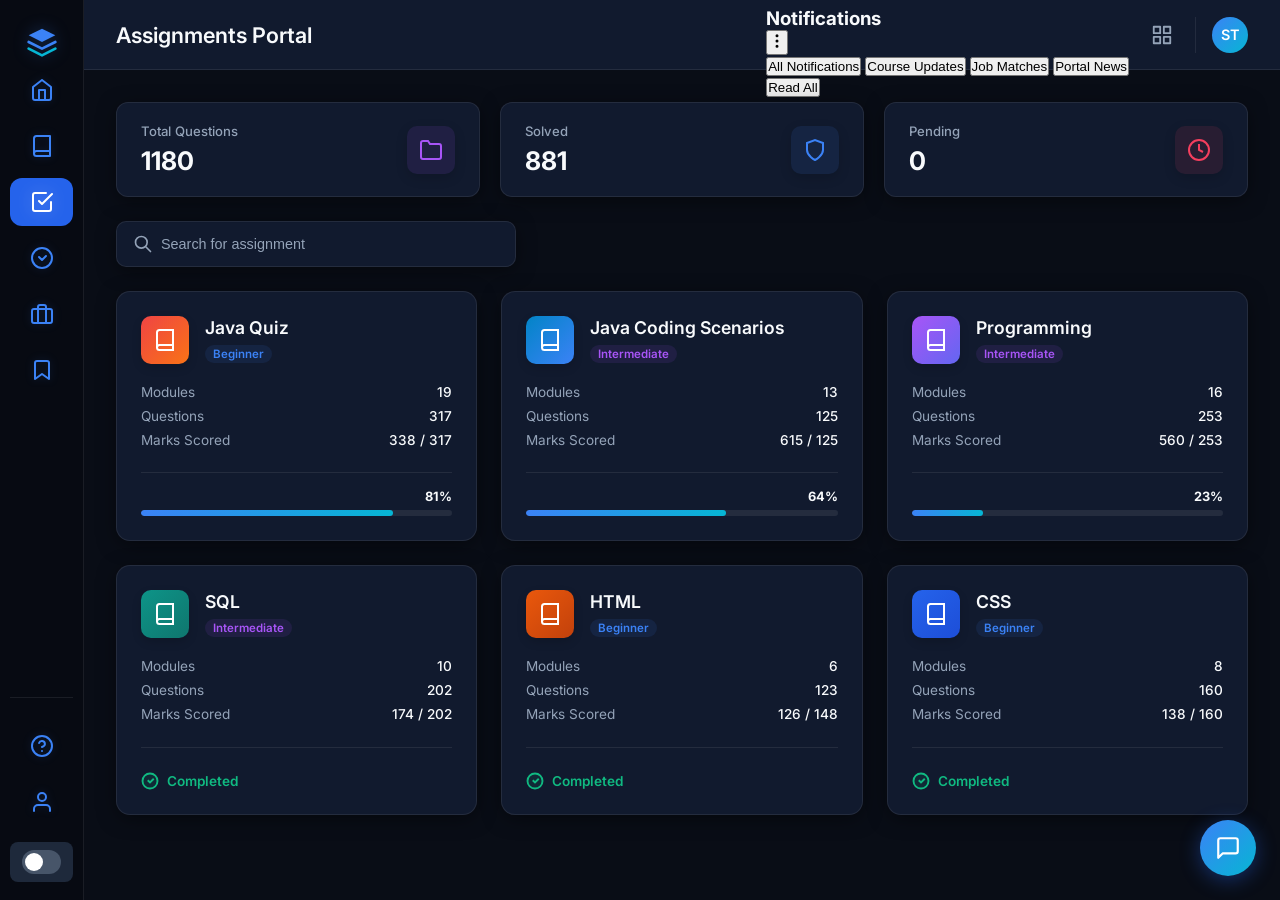
==== commit 30c299ff: "Add files via upload" ====
--- a/assignments.html
+++ b/assignments.html
@@ -25,6 +25,11 @@
   </script>
 </head>
 <body>
+  <script>
+    if (localStorage.getItem('demo_theme') === 'light') {
+      document.body.classList.add('light-theme');
+    }
+  </script>
   <div class="app-container">
     <!-- Sidebar Navigation -->
     <aside class="sidebar">
@@ -57,22 +62,11 @@
                 <p>Courses</p>
               </a>
             </li>
-            <li class="nav-item">
-              <a href="tests.html">
+            <li class="nav-item active">
+              <a href="assignments.html">
                 <svg viewBox="0 0 24 24" fill="none" stroke="currentColor" stroke-width="2" stroke-linecap="round" stroke-linejoin="round">
                   <path d="M9 11L12 14L22 4"/>
                   <path d="M21 12v7a2 2 0 0 1-2 2H5a2 2 0 0 1-2-2V5a2 2 0 0 1 2-2h11"/>
-                </svg>
-                <p>Tests</p>
-              </a>
-            </li>
-            <li class="nav-item active">
-              <a href="assignments.html">
-                <svg viewBox="0 0 24 24" fill="none" stroke="currentColor" stroke-width="2" stroke-linecap="round" stroke-linejoin="round">
-                  <rect x="3" y="4" width="18" height="18" rx="2" ry="2"/>
-                  <line x1="16" y1="2" x2="16" y2="6"/>
-                  <line x1="8" y1="2" x2="8" y2="6"/>
-                  <line x1="3" y1="10" x2="21" y2="10"/>
                 </svg>
                 <p>Assignments</p>
               </a>
@@ -149,13 +143,44 @@
           <h1 id="assignments-header-title">Assignments Portal</h1>
         </div>
         <div class="header-actions">
-          <button class="action-btn" aria-label="Notifications">
-            <svg viewBox="0 0 24 24" fill="none" stroke="currentColor" stroke-width="2" stroke-linecap="round" stroke-linejoin="round">
-              <path d="M18 8A6 6 0 0 0 6 8c0 7-3 9-3 9h18s-3-2-3-9"/>
-              <path d="M13.73 21a2 2 0 0 1-3.46 0"/>
-            </svg>
-            <span class="badge-dot"></span>
-          </button>
+          <!-- Notification Wrapper -->
+          <div class="notification-wrapper">
+            <button class="action-btn" aria-label="Notifications" id="btn-notifications">
+              <svg viewBox="0 0 24 24" fill="none" stroke="currentColor" stroke-width="2" stroke-linecap="round" stroke-linejoin="round">
+                <path d="M18 8A6 6 0 0 0 6 8c0 7-3 9-3 9h18s-3-2-3-9"/>
+                <path d="M13.73 21a2 2 0 0 1-3.46 0"/>
+              </svg>
+              <span class="badge-dot"></span>
+            </button>
+            
+            <!-- Notification Dropdown Menu -->
+            <div class="notification-dropdown" id="notification-dropdown">
+              <div class="notification-header">
+                <h3>Notifications</h3>
+                <div class="notification-header-actions">
+                  <button class="notification-3dot-btn" id="btn-notification-3dot" aria-label="Filter notifications">
+                    <svg viewBox="0 0 24 24" fill="none" stroke="currentColor" stroke-width="2" stroke-linecap="round" stroke-linejoin="round" width="18" height="18">
+                      <circle cx="12" cy="5" r="1"/>
+                      <circle cx="12" cy="12" r="1"/>
+                      <circle cx="12" cy="19" r="1"/>
+                    </svg>
+                  </button>
+                  <div class="notification-filter-menu hidden" id="notification-filter-menu">
+                    <button class="filter-opt active" data-type="all">All Notifications</button>
+                    <button class="filter-opt" data-type="courses">Course Updates</button>
+                    <button class="filter-opt" data-type="jobs">Job Matches</button>
+                    <button class="filter-opt" data-type="updates">Portal News</button>
+                  </div>
+                </div>
+              </div>
+              <div class="notification-body" id="notification-body">
+                <!-- Rendered dynamically by JS -->
+              </div>
+              <div class="notification-footer">
+                <button class="btn-read-all" id="btn-read-all">Read All</button>
+              </div>
+            </div>
+          </div>
           
           <button class="action-btn" aria-label="QR Scanner">
             <svg viewBox="0 0 24 24" fill="none" stroke="currentColor" stroke-width="2" stroke-linecap="round" stroke-linejoin="round">
@@ -378,6 +403,7 @@
     </div>
   </div>
 
+  <script src="assets/js/notifications.js"></script>
   <script src="assets/js/assignments.js?v=4"></script>
 </body>
 </html>
--- a/assets/css/style.css
+++ b/assets/css/style.css
@@ -62,45 +62,151 @@
 
 /* Sidebar Styling */
 .sidebar {
-  width: 260px;
+  width: 84px;
   background-color: var(--sidebar-bg);
   border-right: 1px solid var(--card-border);
   display: flex;
   flex-direction: column;
-  justify-content: space-between;
-  padding: 24px 16px;
-  transition: background-color 0.3s, border-color 0.3s;
+  justify-content: flex-start;
+  gap: 18px;
+  padding: 18px 10px;
+  transition: width 0.35s ease, padding 0.35s ease, background-color 0.3s, border-color 0.3s;
   z-index: 100;
   flex-shrink: 0;
+  overflow: hidden;
+  white-space: nowrap;
+}
+
+.sidebar:hover,
+.sidebar:focus-within {
+  width: 260px;
+  padding: 24px 16px;
+}
+
+.sidebar.auto-expand {
+  width: 260px;
+  padding: 24px 16px;
+}
+
+.sidebar.auto-expand > div:first-child {
+  align-items: flex-start;
+}
+
+.sidebar > div:first-child {
+  display: flex;
+  flex-direction: column;
+  align-items: center;
+  width: 100%;
+}
+
+.sidebar:hover > div:first-child,
+.sidebar:focus-within > div:first-child {
+  align-items: flex-start;
 }
 
 .sidebar-logo {
   display: flex;
   align-items: center;
   gap: 12px;
-  padding: 8px 12px;
-  margin-bottom: 24px;
-}
-
+  padding: 8px 0;
+  margin-bottom: 0;
+  justify-content: center;
+  width: 100%;
+  min-height: 48px;
+}
+
+.sidebar:hover .sidebar-logo,
+.sidebar:focus-within .sidebar-logo {
+  justify-content: flex-start;
+}
+
+/* --- CLEAN SIDEBAR SECTION --- */
 .sidebar-logo svg {
-  width: 24px;
-  height: 24px;
+  width: 32px;
+  height: 32px;
+  flex-shrink: 0;
+  display: block;
+  filter: drop-shadow(0 0 8px rgba(59, 130, 246, 0.28));
 }
 
 .sidebar-logo span {
   font-weight: 700;
   font-size: 1.25rem;
   letter-spacing: -0.025em;
-  background: linear-gradient(to right, var(--accent-blue), var(--accent-cyan));
-  -webkit-background-clip: text;
-  -webkit-text-fill-color: transparent;
-}
-
+  color: var(--accent-blue);
+  display: none;
+  transition: opacity 0.25s ease, transform 0.25s ease;
+}
+
+/* Sidebar structure */
+.sidebar nav,
+.sidebar-footer {
+  width: 100%;
+  display: block;
+}
+
+/* Hide text labels by default */
+.sidebar .nav-item p,
+.sidebar .theme-label,
+.sidebar .sidebar-logo span {
+  display: none;
+}
+
+/* Auto-expand state (Visible branding, icons only nav) */
+.sidebar.auto-expand {
+  width: 220px;
+  padding: 12px 10px;
+}
+
+.sidebar.auto-expand .sidebar-logo {
+  justify-content: flex-start;
+  gap: 10px;
+}
+
+.sidebar.auto-expand .sidebar-logo span {
+  display: block;
+}
+
+.sidebar.auto-expand .nav-item a {
+  justify-content: flex-start;
+}
+
+.sidebar.auto-expand .nav-item svg {
+  margin: 0;
+}
+
+/* Hover state (Full expansion) */
+.sidebar:hover {
+  width: 260px;
+  padding: 12px 16px;
+  box-shadow: 0 0 30px rgba(0, 0, 0, 0.4);
+}
+
+.sidebar:hover .sidebar-logo {
+  justify-content: flex-start;
+  gap: 10px;
+}
+
+.sidebar:hover .nav-item p,
+.sidebar:hover .theme-label,
+.sidebar:hover .sidebar-logo span {
+  display: block;
+}
+
+.sidebar:hover .nav-item a {
+  justify-content: flex-start;
+}
+
+.sidebar:hover .nav-item svg {
+  margin: 0;
+}
+
+/* Navigation Items Styling */
 .nav-links {
   list-style: none;
   display: flex;
   flex-direction: column;
-  gap: 6px;
+  gap: 8px;
 }
 
 .nav-item a {
@@ -108,12 +214,13 @@
   align-items: center;
   gap: 12px;
   padding: 12px;
-  border-radius: 8px;
+  border-radius: 12px;
   color: var(--text-secondary);
   text-decoration: none;
   font-weight: 500;
   font-size: 0.95rem;
   transition: all 0.2s;
+  justify-content: center;
 }
 
 .nav-item.active a {
@@ -127,17 +234,27 @@
 }
 
 .nav-item svg {
-  width: 20px;
-  height: 20px;
+  width: 24px;
+  height: 24px;
   flex-shrink: 0;
+  margin: 0 auto;
+  color: var(--accent-blue);
+  filter: drop-shadow(0 0 4px rgba(59, 130, 246, 0.20));
+  transition: all 0.2s;
+}
+
+.nav-item.active svg {
+  color: #ffffff;
+  filter: drop-shadow(0 0 8px rgba(255, 255, 255, 0.3));
 }
 
 .sidebar-footer {
   display: flex;
   flex-direction: column;
   gap: 16px;
-  padding-top: 16px;
+  padding-top: 24px;
   border-top: 1px solid var(--card-border);
+  margin-top: auto;
 }
 
 /* Theme Toggle Slider */
@@ -148,6 +265,15 @@
   padding: 8px 12px;
   background-color: var(--sidebar-hover);
   border-radius: 8px;
+}
+
+.sidebar .theme-toggle-container {
+  justify-content: center;
+}
+
+.sidebar:hover .theme-toggle-container,
+.sidebar:focus-within .theme-toggle-container {
+  justify-content: space-between;
 }
 
 .theme-label {
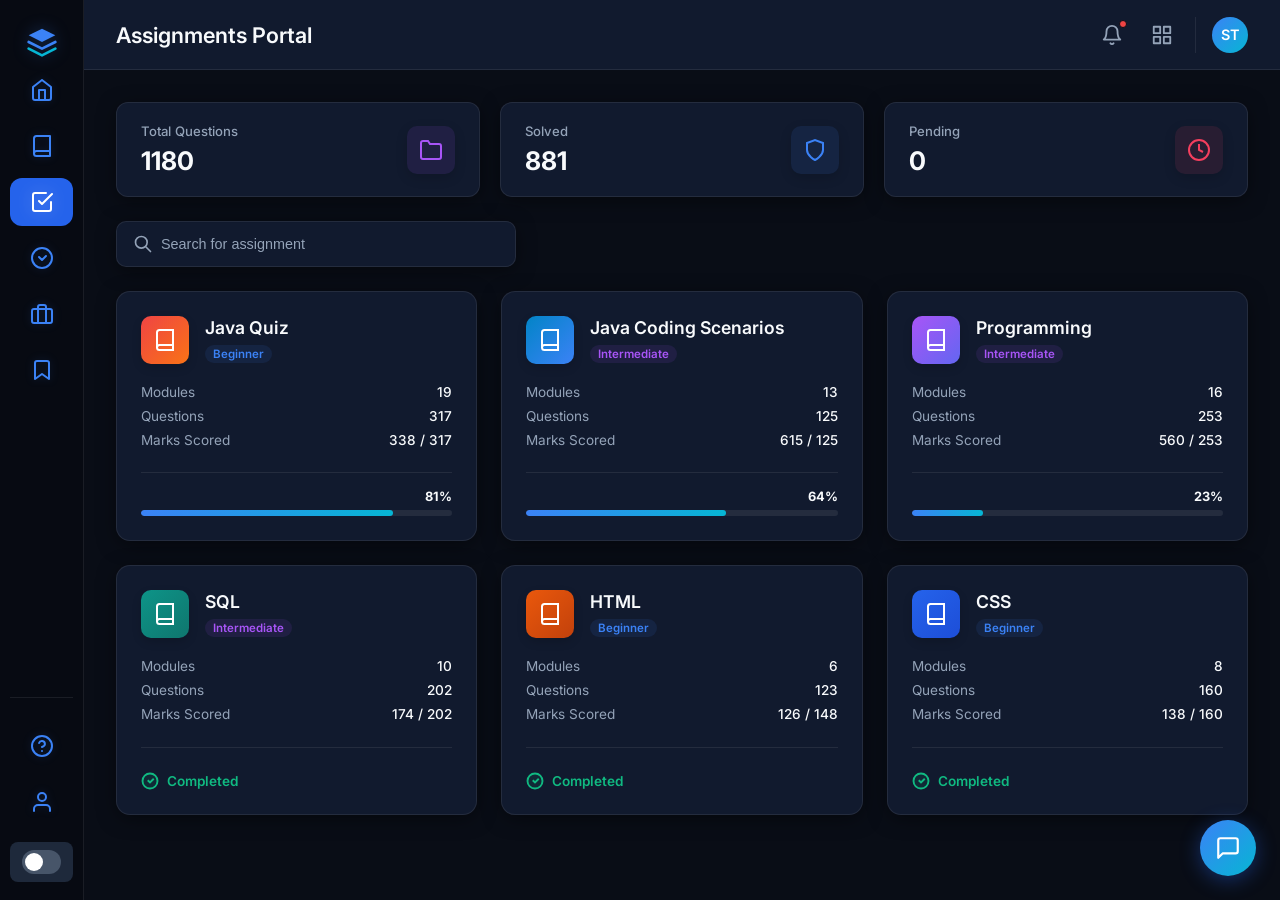
==== commit 81a03bdf: "Initial commit from VS Code Copilot" ====
--- a/assignments.html
+++ b/assignments.html
@@ -404,6 +404,7 @@
   </div>
 
   <script src="assets/js/notifications.js"></script>
+  <script src="assets/js/common.js"></script>
   <script src="assets/js/assignments.js?v=4"></script>
 </body>
 </html>
--- a/assets/css/style.css
+++ b/assets/css/style.css
@@ -398,12 +398,19 @@
   border: 2px solid var(--card-bg);
 }
 
+/* user-profile avatar */
 .user-profile {
   display: flex;
   align-items: center;
   gap: 12px;
   padding-left: 16px;
   border-left: 1px solid var(--card-border);
+  cursor: pointer;
+}
+
+.user-profile:hover .avatar-circle {
+  transform: scale(1.05);
+  box-shadow: 0 0 10px rgba(59, 130, 246, 0.4);
 }
 
 .avatar-circle {
@@ -417,6 +424,7 @@
   color: white;
   font-weight: 600;
   font-size: 0.9rem;
+  transition: transform 0.2s ease, box-shadow 0.2s ease;
 }
 
 /* Scrollbar styling */
@@ -798,6 +806,7 @@
   justify-content: center;
   font-size: 0.65rem;
   font-weight: 700;
+  color: var(--text-primary);
 }
 
 /* First place styling (Center) */
@@ -1568,6 +1577,14 @@
   display: flex;
   flex-direction: column;
   gap: 20px;
+  position: sticky;
+  top: 20px;
+}
+
+.player-right {
+  max-height: calc(100vh - 200px);
+  overflow-y: auto;
+  padding-right: 6px;
 }
 
 .video-player-wrapper {
@@ -3793,22 +3810,13 @@
   overflow: hidden;
 }
 
-.jobs-card::before {
-  content: '';
-  position: absolute;
-  top: 0; left: 0; right: 0;
-  height: 3px;
-  background: linear-gradient(90deg, var(--accent-blue), var(--accent-cyan));
-  opacity: 0;
-  transition: opacity 0.2s;
-}
-
-.jobs-card:hover::before { opacity: 1; }
-
 .jobs-card:hover {
-  transform: translateY(-3px);
-  box-shadow: 0 12px 32px rgba(0,0,0,0.3);
-  border-color: var(--accent-blue);
+  transform: translateY(-4px);
+  border-color: rgba(255, 255, 255, 0.15);
+}
+
+.light-theme .jobs-card:hover {
+  border-color: rgba(0, 0, 0, 0.15);
 }
 
 .jobs-card.applied { border-color: #48bb78; }
@@ -4549,3 +4557,379 @@
   gap: 8px;
   padding-top: 8px;
 }
+
+/* ── Interactive Notifications ───────────────────────────── */
+.notification-wrapper {
+  position: relative;
+  display: inline-block;
+}
+
+.notification-dropdown {
+  position: absolute;
+  top: 48px;
+  right: 0;
+  width: 380px;
+  max-height: 480px;
+  background-color: var(--card-bg);
+  border: 1px solid var(--card-border);
+  border-radius: 12px;
+  box-shadow: var(--shadow);
+  z-index: 1000;
+  display: flex;
+  flex-direction: column;
+  opacity: 0;
+  transform: translateY(-10px);
+  pointer-events: none;
+  transition: opacity 0.2s ease, transform 0.2s ease;
+}
+
+.notification-dropdown.open {
+  opacity: 1;
+  transform: translateY(0);
+  pointer-events: auto;
+}
+
+.notification-header {
+  display: flex;
+  align-items: center;
+  justify-content: space-between;
+  padding: 12px 16px;
+  border-bottom: 1px solid var(--card-border);
+}
+
+.notification-header h3 {
+  font-size: 1.15rem;
+  font-weight: 600;
+  color: var(--text-primary);
+  margin: 0;
+}
+
+.notification-header-actions {
+  position: relative;
+}
+
+.notification-3dot-btn {
+  background: none;
+  border: none;
+  color: var(--text-secondary);
+  cursor: pointer;
+  padding: 4px;
+  border-radius: 4px;
+  display: flex;
+  align-items: center;
+  justify-content: center;
+  transition: background-color 0.2s;
+}
+
+.notification-3dot-btn:hover {
+  background-color: var(--sidebar-hover);
+  color: var(--text-primary);
+}
+
+.notification-filter-menu {
+  position: absolute;
+  top: 28px;
+  right: 0;
+  background-color: var(--card-bg);
+  border: 1px solid var(--card-border);
+  border-radius: 8px;
+  box-shadow: var(--shadow);
+  width: 165px;
+  padding: 4px 0;
+  z-index: 1010;
+  display: flex;
+  flex-direction: column;
+}
+
+.notification-filter-menu.hidden {
+  display: none;
+}
+
+.notification-filter-menu button {
+  background: none;
+  border: none;
+  padding: 8px 12px;
+  text-align: left;
+  font-size: 0.95rem;
+  color: var(--text-secondary);
+  cursor: pointer;
+  width: 100%;
+  transition: background-color 0.2s, color 0.2s;
+}
+
+.notification-filter-menu button:hover {
+  background-color: var(--sidebar-hover);
+  color: var(--text-primary);
+}
+
+.notification-filter-menu button.active {
+  color: var(--accent-blue);
+  font-weight: 600;
+  background-color: rgba(59, 130, 246, 0.05);
+}
+
+.notification-body {
+  flex: 1;
+  overflow-y: auto;
+  max-height: 350px;
+}
+
+.notification-body::-webkit-scrollbar {
+  width: 6px;
+}
+
+.notification-body::-webkit-scrollbar-track {
+  background: transparent;
+}
+
+.notification-body::-webkit-scrollbar-thumb {
+  background-color: rgba(156, 163, 175, 0.3);
+  border-radius: 3px;
+}
+
+.notification-item {
+  display: flex;
+  align-items: flex-start;
+  gap: 12px;
+  padding: 12px 16px;
+  border-bottom: 1px solid var(--card-border);
+  transition: background-color 0.2s;
+  position: relative;
+}
+
+.notification-item:hover {
+  background-color: rgba(255, 255, 255, 0.02);
+}
+
+.light-theme .notification-item:hover {
+  background-color: rgba(0, 0, 0, 0.02);
+}
+
+.notification-item-content {
+  flex: 1;
+}
+
+.notification-item-title {
+  font-size: 1.05rem;
+  font-weight: 600;
+  color: var(--text-primary);
+  margin-bottom: 4px;
+}
+
+.notification-item-desc {
+  font-size: 0.92rem;
+  color: var(--text-secondary);
+  line-height: 1.35;
+}
+
+.notification-item-time {
+  font-size: 0.8rem;
+  color: var(--text-secondary);
+  opacity: 0.7;
+  margin-top: 4px;
+}
+
+.notification-tick-btn {
+  background: none;
+  border: none;
+  color: var(--text-secondary);
+  cursor: pointer;
+  padding: 4px;
+  border-radius: 50%;
+  display: flex;
+  align-items: center;
+  justify-content: center;
+  transition: all 0.2s;
+  opacity: 0.6;
+  flex-shrink: 0;
+  margin-top: 2px;
+}
+
+.notification-tick-btn:hover {
+  background-color: rgba(16, 185, 129, 0.1);
+  color: var(--accent-green);
+  opacity: 1;
+}
+
+.notification-footer {
+  padding: 8px 16px;
+  border-top: 1px solid var(--card-border);
+  display: flex;
+  justify-content: center;
+  background-color: var(--card-bg);
+  position: sticky;
+  bottom: 0;
+  border-radius: 0 0 12px 12px;
+}
+
+.btn-read-all {
+  background-color: var(--accent-blue);
+  color: white;
+  border: none;
+  border-radius: 6px;
+  padding: 8px 16px;
+  font-size: 1rem;
+  font-weight: 600;
+  cursor: pointer;
+  width: 100%;
+  text-align: center;
+  transition: background-color 0.2s, box-shadow 0.2s;
+}
+
+.btn-read-all:hover {
+  background-color: #2563eb;
+  box-shadow: 0 4px 12px rgba(37, 99, 235, 0.2);
+}
+
+.badge-dot {
+  position: absolute;
+  top: 2px;
+  right: 2px;
+  width: 8px;
+  height: 8px;
+  background-color: var(--accent-red);
+  border-radius: 50%;
+  border: 1.5px solid var(--bg-color);
+  display: none;
+}
+
+.notification-item.read {
+  opacity: 0.55;
+}
+
+/* ── Construction Modal ──────────────────────────────────── */
+.demo-modal {
+  position: fixed;
+  top: 0;
+  left: 0;
+  width: 100%;
+  height: 100%;
+  background-color: rgba(0, 0, 0, 0.6);
+  backdrop-filter: blur(4px);
+  display: flex;
+  align-items: center;
+  justify-content: center;
+  z-index: 99999;
+  opacity: 0;
+  pointer-events: none;
+  transition: opacity 0.3s ease;
+}
+
+.demo-modal.open {
+  opacity: 1;
+  pointer-events: auto;
+}
+
+.demo-modal-content {
+  background-color: var(--card-bg);
+  border: 1px solid var(--card-border);
+  border-radius: 16px;
+  box-shadow: var(--shadow);
+  width: 90%;
+  max-width: 400px;
+  padding: 24px;
+  text-align: center;
+  transform: scale(0.9);
+  transition: transform 0.3s ease;
+}
+
+.demo-modal.open .demo-modal-content {
+  transform: scale(1);
+}
+
+.demo-modal-header {
+  display: flex;
+  flex-direction: column;
+  align-items: center;
+  gap: 12px;
+  margin-bottom: 16px;
+}
+
+.demo-modal-header h3 {
+  font-size: 1.25rem;
+  font-weight: 700;
+  color: var(--text-primary);
+}
+
+.demo-modal-content p {
+  font-size: 0.95rem;
+  color: var(--text-secondary);
+  line-height: 1.5;
+  margin-bottom: 24px;
+}
+
+.demo-modal-close-btn {
+  background-color: var(--accent-blue);
+  color: white;
+  border: none;
+  border-radius: 8px;
+  padding: 10px 24px;
+  font-size: 0.95rem;
+  font-weight: 600;
+  cursor: pointer;
+  transition: background-color 0.2s, box-shadow 0.2s;
+  width: 100%;
+}
+
+.demo-modal-close-btn:hover {
+  background-color: #2563eb;
+  box-shadow: 0 4px 12px rgba(37, 99, 235, 0.2);
+}
+
+/* ── Page Transition Animations ─────────────────────────────── */
+.main-content.page-entering {
+  opacity: 0;
+  transform: translateY(14px);
+}
+
+.main-content.page-entered {
+  opacity: 1;
+  transform: translateY(0);
+  transition: opacity 0.35s ease, transform 0.35s ease;
+}
+
+.main-content.page-leaving {
+  opacity: 0;
+  transform: translateY(-10px);
+  transition: opacity 0.28s ease, transform 0.28s ease;
+  pointer-events: none;
+}
+
+/* ── Apply Success Toast ─────────────────────────────────────── */
+.demo-apply-toast {
+  position: fixed;
+  bottom: 32px;
+  left: 50%;
+  transform: translateX(-50%) translateY(80px);
+  background: linear-gradient(135deg, #065f46, #047857);
+  color: #ecfdf5;
+  border: 1px solid rgba(16, 185, 129, 0.3);
+  border-radius: 12px;
+  padding: 14px 22px;
+  display: flex;
+  align-items: center;
+  gap: 10px;
+  font-size: 0.9rem;
+  font-weight: 500;
+  box-shadow: 0 8px 32px rgba(0, 0, 0, 0.4), 0 0 0 1px rgba(16, 185, 129, 0.15);
+  z-index: 999999;
+  opacity: 0;
+  pointer-events: none;
+  transition: opacity 0.35s ease, transform 0.35s cubic-bezier(0.34, 1.56, 0.64, 1);
+  white-space: nowrap;
+}
+
+.demo-apply-toast.show {
+  opacity: 1;
+  transform: translateX(-50%) translateY(0);
+  pointer-events: auto;
+}
+
+.demo-apply-toast svg {
+  color: #10b981;
+  flex-shrink: 0;
+}
+
+.demo-apply-toast strong {
+  font-weight: 700;
+}
